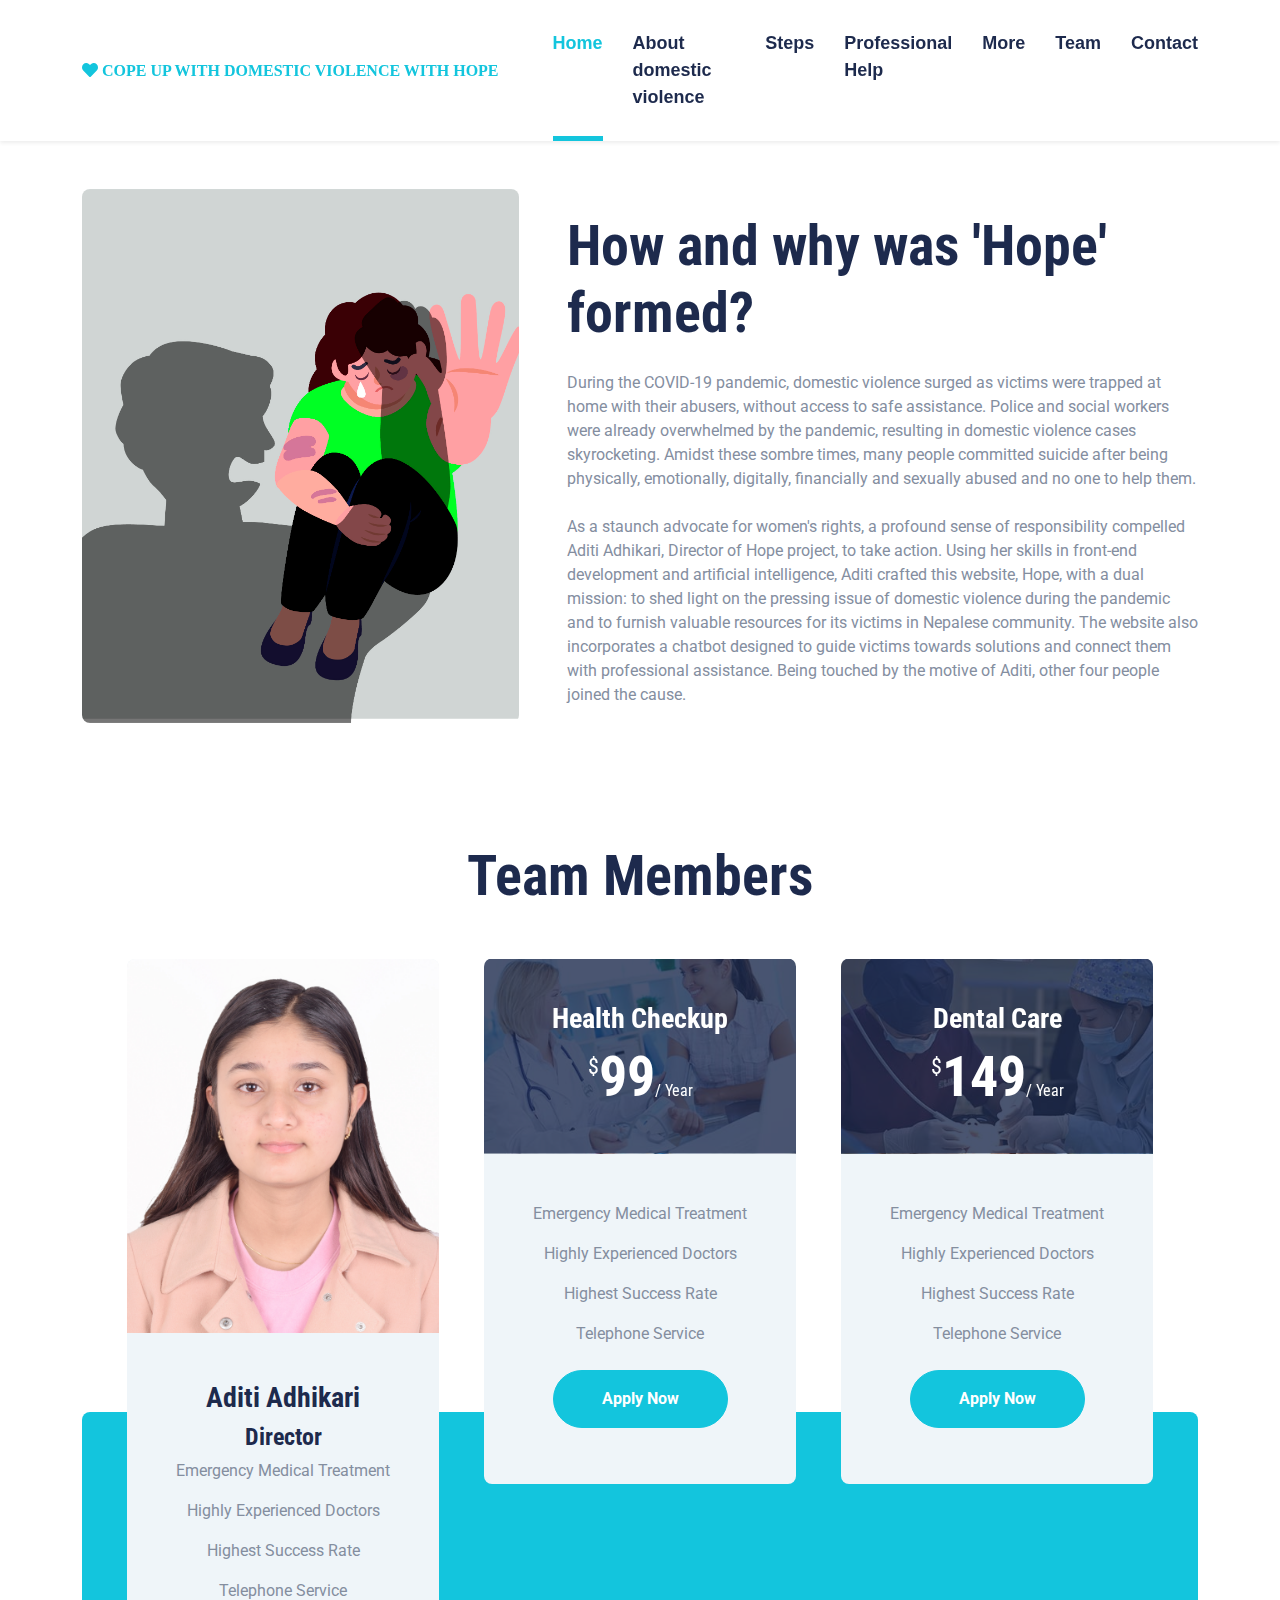
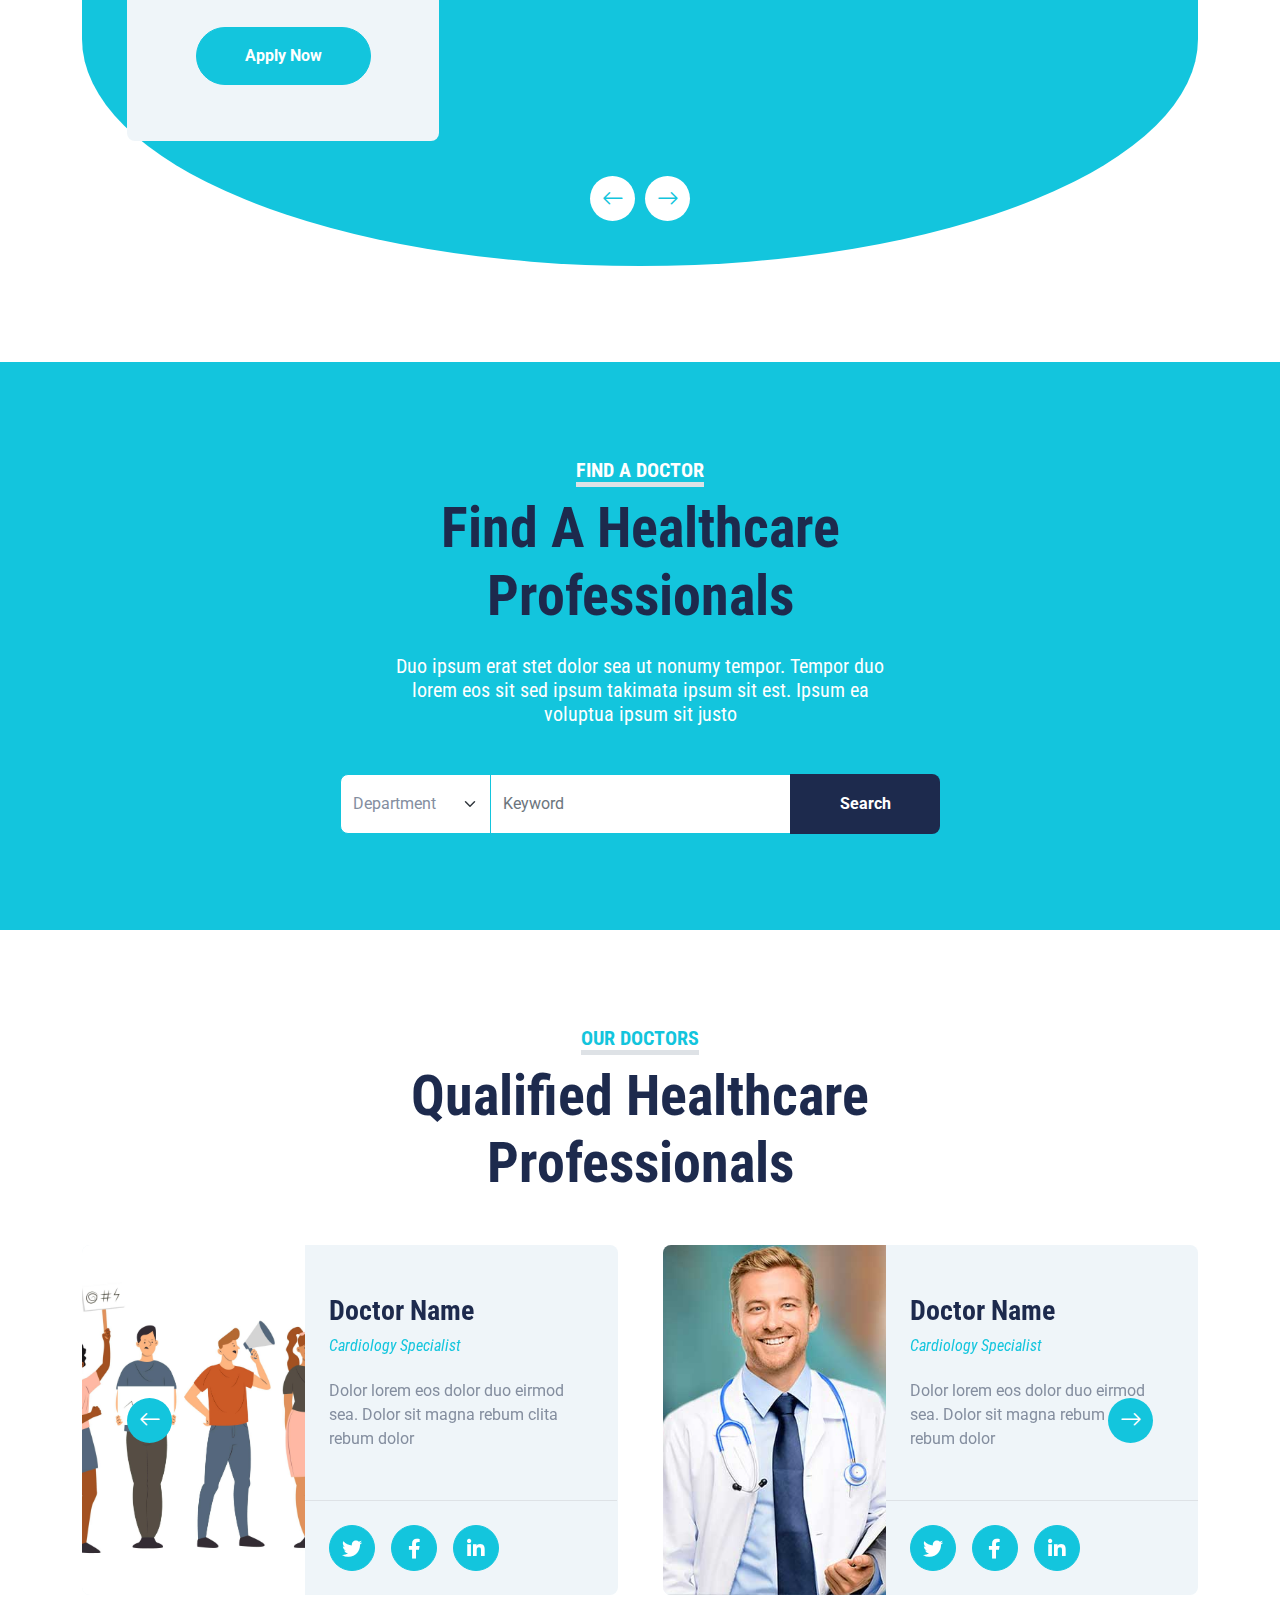
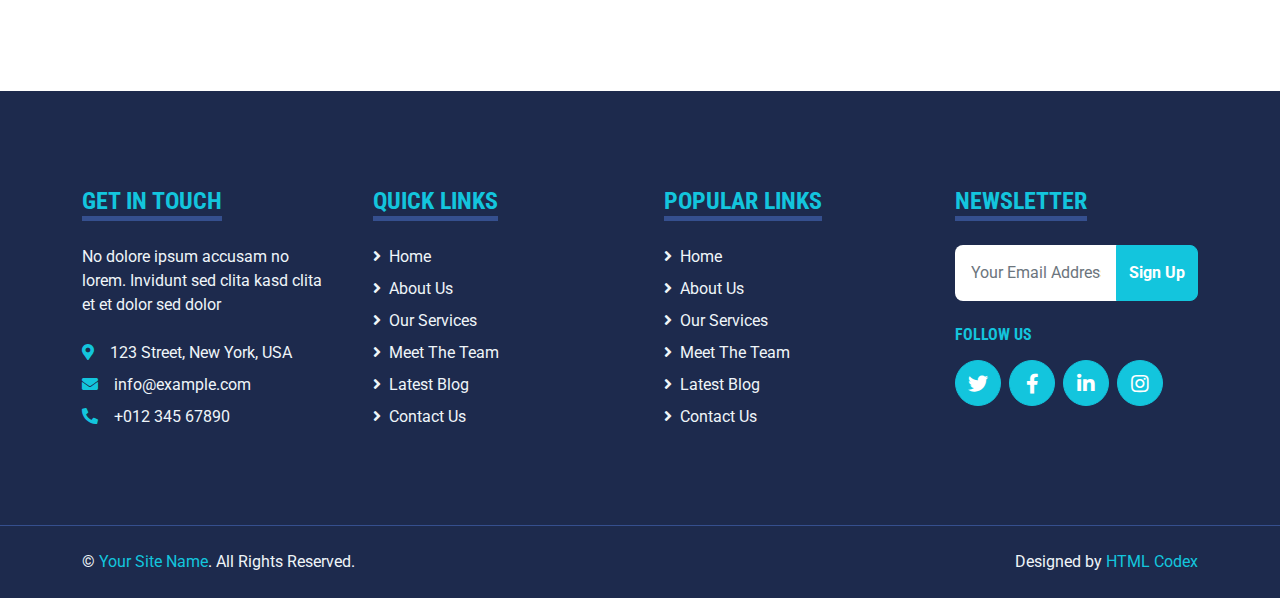
==== about.html @ 217cd5f8 "added" ====
<!DOCTYPE html>
<html lang="en">

<head>
    <meta charset="utf-8">
    <title>MEDINOVA - Hospital Website Template</title>
    <meta content="width=device-width, initial-scale=1.0" name="viewport">
    <meta content="Free HTML Templates" name="keywords">
    <meta content="Free HTML Templates" name="description">

    <!-- Favicon -->
    <link href="img/favicon.ico" rel="icon">

    <!-- Google Web Fonts -->
    <link rel="preconnect" href="https://fonts.gstatic.com">
    <link href="https://fonts.googleapis.com/css2?family=Roboto+Condensed:wght@400;700&family=Roboto:wght@400;700&display=swap" rel="stylesheet">  

    <!-- Icon Font Stylesheet -->
    <link href="https://cdnjs.cloudflare.com/ajax/libs/font-awesome/5.15.0/css/all.min.css" rel="stylesheet">
    <link href="https://cdn.jsdelivr.net/npm/bootstrap-icons@1.4.1/font/bootstrap-icons.css" rel="stylesheet">

    <!-- Libraries Stylesheet -->
    <link href="lib/owlcarousel/assets/owl.carousel.min.css" rel="stylesheet">
    <link href="lib/tempusdominus/css/tempusdominus-bootstrap-4.min.css" rel="stylesheet" />

    <!-- Customized Bootstrap Stylesheet -->
    <link href="css/bootstrap.min.css" rel="stylesheet">

    <!-- Template Stylesheet -->
    <link href="css/style.css" rel="stylesheet">
</head>

<body>
    


    <div class="container-fluid sticky-top bg-white shadow-sm">
        <div class="container">
            <nav class="navbar navbar-expand-lg bg-white navbar-light py-3 py-lg-0">
                <a href="index.html" class="navbar-brand">
                    <h6 class="m-0 text-uppercase text-primary"><i class="fa fa-heart me-2">  Cope up with Domestic Violence with Hope</i></h6>
                </a>
                <button class="navbar-toggler" type="button" data-bs-toggle="collapse" data-bs-target="#navbarCollapse">
                    <span class="navbar-toggler-icon"></span>
                </button>
                <div class="collapse navbar-collapse" id="navbarCollapse">
                    <div class="navbar-nav ms-auto py-0">
                        <a href="index.html" class="nav-item nav-link active">Home</a>
                        <a href="#aboutdomesticviolence" class="nav-item nav-link">About domestic violence</a>
                        <a href="#Steps" class="nav-item nav-link">Steps</a>
                        <a href="#professional" class="nav-item nav-link">Professional Help</a>
                        <a href="#more" class="nav-item nav-link">More</a>
                        <a href="about.html" class="nav-item nav-link">Team</a>
                        <div class="nav-item dropdown">
                            
                        </div>
                        <a href="contact.html" class="nav-item nav-link">Contact</a>
                    </div>
                </div>
            </nav>
        </div>
        
    </div>
    <!-- Navbar End -->


    <!-- About Start -->
    <div class="container-fluid py-5">
        <div class="container">
            <div class="row gx-5">
                <div class="col-lg-5 mb-5 mb-lg-0" style="min-height: 500px;">
                    <div class="position-relative h-100">
                        <img class="position-absolute w-100 h-100 rounded" src="img/Asset 2.jpg" style="object-fit: cover;">
                    </div>
                </div>
                <div class="col-lg-7">
                    <div class="mb-4">
                        <h5 class="d-inline-block text-primary text-uppercase border-bottom border-5"></h5>
                        <h1 class="display-4">How and why was 'Hope' formed?</h1>
                    </div>
                    <p>During the COVID-19 pandemic, domestic violence surged as victims were trapped at home with their abusers, without access to safe assistance. Police and social workers were already overwhelmed by the pandemic, resulting in domestic violence cases skyrocketing. Amidst these sombre times, many people committed suicide after being physically, emotionally, digitally, financially and sexually abused and no one to help them.
                       <br><br> As a staunch advocate for women's rights, a profound sense of responsibility compelled Aditi Adhikari, Director of Hope project, to take action. Using her skills in front-end development and artificial intelligence, Aditi crafted this website, Hope, with a dual mission: to shed light on the pressing issue of domestic violence during the pandemic and to furnish valuable resources for its victims in Nepalese community. The website also incorporates a chatbot designed to guide victims towards solutions and connect them with professional assistance.
                        Being touched by the motive of Aditi, other four people joined the cause.
                   
                        </div>
                    </div>
                </div>
            </div>
        </div>
    </div>
    <!-- About End -->

    <div class="container-fluid py-5">
        <div class="container">
            <div class="text-center mx-auto mb-5" style="max-width: 500px;">
                <h5 class="d-inline-block text-primary text-uppercase border-bottom border-5"></h5>
                <h1 class="display-4">Team Members</h1>
            </div>
            <div class="owl-carousel price-carousel position-relative" style="padding: 0 45px 45px 45px;">
                <div class="bg-light rounded text-center">
                    <div class="position-relative">
                        <img class="img-fluid rounded-top" src="img/price-1.jpg" alt="">
                        
                    </div>
                    <div class="text-center py-5">
                        <div class="position-absolute w-100 h-100 top-50 start-50 translate-middle rounded-top d-flex flex-column align-items-center justify-content-center" >
                            
                            
                        </div>
                        <h3 class="text-blue-50">Aditi Adhikari</h3>
                        <h4 class="text-blue-30">Director</h4>

                        <p>Emergency Medical Treatment</p>
                        <p>Highly Experienced Doctors</p>
                        <p>Highest Success Rate</p>
                        <p>Telephone Service</p>
                        <a href="" class="btn btn-primary rounded-pill py-3 px-5 my-2">Apply Now</a>
                    </div>
                </div>
                <div class="bg-light rounded text-center">
                    <div class="position-relative">
                        <img class="img-fluid rounded-top" src="img/price-2.jpg" alt="">
                        <div class="position-absolute w-100 h-100 top-50 start-50 translate-middle rounded-top d-flex flex-column align-items-center justify-content-center" style="background: rgba(29, 42, 77, .8);">
                            <h3 class="text-white">Health Checkup</h3>
                            <h1 class="display-4 text-white mb-0">
                                <small class="align-top fw-normal" style="font-size: 22px; line-height: 45px;">$</small>99<small class="align-bottom fw-normal" style="font-size: 16px; line-height: 40px;">/ Year</small>
                            </h1>
                        </div>
                    </div>
                    <div class="text-center py-5">
                        <p>Emergency Medical Treatment</p>
                        <p>Highly Experienced Doctors</p>
                        <p>Highest Success Rate</p>
                        <p>Telephone Service</p>
                        <a href="" class="btn btn-primary rounded-pill py-3 px-5 my-2">Apply Now</a>
                    </div>
                </div>
                <div class="bg-light rounded text-center">
                    <div class="position-relative">
                        <img class="img-fluid rounded-top" src="img/price-3.jpg" alt="">
                        <div class="position-absolute w-100 h-100 top-50 start-50 translate-middle rounded-top d-flex flex-column align-items-center justify-content-center" style="background: rgba(29, 42, 77, .8);">
                            <h3 class="text-white">Dental Care</h3>
                            <h1 class="display-4 text-white mb-0">
                                <small class="align-top fw-normal" style="font-size: 22px; line-height: 45px;">$</small>149<small class="align-bottom fw-normal" style="font-size: 16px; line-height: 40px;">/ Year</small>
                            </h1>
                        </div>
                    </div>
                    <div class="text-center py-5">
                        <p>Emergency Medical Treatment</p>
                        <p>Highly Experienced Doctors</p>
                        <p>Highest Success Rate</p>
                        <p>Telephone Service</p>
                        <a href="" class="btn btn-primary rounded-pill py-3 px-5 my-2">Apply Now</a>
                    </div>
                </div>
                <div class="bg-light rounded text-center">
                    <div class="position-relative">
                        <img class="img-fluid rounded-top" src="img/price-4.jpg" alt="">
                        <div class="position-absolute w-100 h-100 top-50 start-50 translate-middle rounded-top d-flex flex-column align-items-center justify-content-center" style="background: rgba(29, 42, 77, .8);">
                            <h3 class="text-white">Operation & Surgery</h3>
                            <h1 class="display-4 text-white mb-0">
                                <small class="align-top fw-normal" style="font-size: 22px; line-height: 45px;">$</small>199<small class="align-bottom fw-normal" style="font-size: 16px; line-height: 40px;">/ Year</small>
                            </h1>
                        </div>
                    </div>
                    <div class="text-center py-5">
                        <p>Emergency Medical Treatment</p>
                        <p>Highly Experienced Doctors</p>
                        <p>Highest Success Rate</p>
                        <p>Telephone Service</p>
                        <a href="" class="btn btn-primary rounded-pill py-3 px-5 my-2">Apply Now</a>
                    </div>
                </div>
            </div>
        </div>
    </div>
    <!-- Pricing Plan End -->
    <!-- Search Start -->
    <div class="container-fluid bg-primary my-5 py-5">
        <div class="container py-5">
            <div class="text-center mx-auto mb-5" style="max-width: 500px;">
                <h5 class="d-inline-block text-white text-uppercase border-bottom border-5">Find A Doctor</h5>
                <h1 class="display-4 mb-4">Find A Healthcare Professionals</h1>
                <h5 class="text-white fw-normal">Duo ipsum erat stet dolor sea ut nonumy tempor. Tempor duo lorem eos sit sed ipsum takimata ipsum sit est. Ipsum ea voluptua ipsum sit justo</h5>
            </div>
            <div class="mx-auto" style="width: 100%; max-width: 600px;">
                <div class="input-group">
                    <select class="form-select border-primary w-25" style="height: 60px;">
                        <option selected>Department</option>
                        <option value="1">Department 1</option>
                        <option value="2">Department 2</option>
                        <option value="3">Department 3</option>
                    </select>
                    <input type="text" class="form-control border-primary w-50" placeholder="Keyword">
                    <button class="btn btn-dark border-0 w-25">Search</button>
                </div>
            </div>
        </div>
    </div>
    <!-- Search End -->


    <!-- Team Start -->
    <div class="container-fluid py-5">
        <div class="container">
            <div class="text-center mx-auto mb-5" style="max-width: 500px;">
                <h5 class="d-inline-block text-primary text-uppercase border-bottom border-5">Our Doctors</h5>
                <h1 class="display-4">Qualified Healthcare Professionals</h1>
            </div>
            <div class="owl-carousel team-carousel position-relative">
                <div class="team-item">
                    <div class="row g-0 bg-light rounded overflow-hidden">
                        <div class="col-12 col-sm-5 h-100">
                            <img class="img-fluid h-100" src="img/team-1.jpg" style="object-fit: cover;">
                        </div>
                        <div class="col-12 col-sm-7 h-100 d-flex flex-column">
                            <div class="mt-auto p-4">
                                <h3>Doctor Name</h3>
                                <h6 class="fw-normal fst-italic text-primary mb-4">Cardiology Specialist</h6>
                                <p class="m-0">Dolor lorem eos dolor duo eirmod sea. Dolor sit magna rebum clita rebum dolor</p>
                            </div>
                            <div class="d-flex mt-auto border-top p-4">
                                <a class="btn btn-lg btn-primary btn-lg-square rounded-circle me-3" href="#"><i class="fab fa-twitter"></i></a>
                                <a class="btn btn-lg btn-primary btn-lg-square rounded-circle me-3" href="#"><i class="fab fa-facebook-f"></i></a>
                                <a class="btn btn-lg btn-primary btn-lg-square rounded-circle" href="#"><i class="fab fa-linkedin-in"></i></a>
                            </div>
                        </div>
                    </div>
                </div>
                <div class="team-item">
                    <div class="row g-0 bg-light rounded overflow-hidden">
                        <div class="col-12 col-sm-5 h-100">
                            <img class="img-fluid h-100" src="img/team-2.jpg" style="object-fit: cover;">
                        </div>
                        <div class="col-12 col-sm-7 h-100 d-flex flex-column">
                            <div class="mt-auto p-4">
                                <h3>Doctor Name</h3>
                                <h6 class="fw-normal fst-italic text-primary mb-4">Cardiology Specialist</h6>
                                <p class="m-0">Dolor lorem eos dolor duo eirmod sea. Dolor sit magna rebum clita rebum dolor</p>
                            </div>
                            <div class="d-flex mt-auto border-top p-4">
                                <a class="btn btn-lg btn-primary btn-lg-square rounded-circle me-3" href="#"><i class="fab fa-twitter"></i></a>
                                <a class="btn btn-lg btn-primary btn-lg-square rounded-circle me-3" href="#"><i class="fab fa-facebook-f"></i></a>
                                <a class="btn btn-lg btn-primary btn-lg-square rounded-circle" href="#"><i class="fab fa-linkedin-in"></i></a>
                            </div>
                        </div>
                    </div>
                </div>
                <div class="team-item">
                    <div class="row g-0 bg-light rounded overflow-hidden">
                        <div class="col-12 col-sm-5 h-100">
                            <img class="img-fluid h-100" src="img/team-3.jpg" style="object-fit: cover;">
                        </div>
                        <div class="col-12 col-sm-7 h-100 d-flex flex-column">
                            <div class="mt-auto p-4">
                                <h3>Doctor Name</h3>
                                <h6 class="fw-normal fst-italic text-primary mb-4">Cardiology Specialist</h6>
                                <p class="m-0">Dolor lorem eos dolor duo eirmod sea. Dolor sit magna rebum clita rebum dolor</p>
                            </div>
                            <div class="d-flex mt-auto border-top p-4">
                                <a class="btn btn-lg btn-primary btn-lg-square rounded-circle me-3" href="#"><i class="fab fa-twitter"></i></a>
                                <a class="btn btn-lg btn-primary btn-lg-square rounded-circle me-3" href="#"><i class="fab fa-facebook-f"></i></a>
                                <a class="btn btn-lg btn-primary btn-lg-square rounded-circle" href="#"><i class="fab fa-linkedin-in"></i></a>
                            </div>
                        </div>
                    </div>
                </div>
            </div>
        </div>
    </div>
    <!-- Team End -->


    <!-- Footer Start -->
    <div class="container-fluid bg-dark text-light mt-5 py-5">
        <div class="container py-5">
            <div class="row g-5">
                <div class="col-lg-3 col-md-6">
                    <h4 class="d-inline-block text-primary text-uppercase border-bottom border-5 border-secondary mb-4">Get In Touch</h4>
                    <p class="mb-4">No dolore ipsum accusam no lorem. Invidunt sed clita kasd clita et et dolor sed dolor</p>
                    <p class="mb-2"><i class="fa fa-map-marker-alt text-primary me-3"></i>123 Street, New York, USA</p>
                    <p class="mb-2"><i class="fa fa-envelope text-primary me-3"></i>info@example.com</p>
                    <p class="mb-0"><i class="fa fa-phone-alt text-primary me-3"></i>+012 345 67890</p>
                </div>
                <div class="col-lg-3 col-md-6">
                    <h4 class="d-inline-block text-primary text-uppercase border-bottom border-5 border-secondary mb-4">Quick Links</h4>
                    <div class="d-flex flex-column justify-content-start">
                        <a class="text-light mb-2" href="#"><i class="fa fa-angle-right me-2"></i>Home</a>
                        <a class="text-light mb-2" href="#"><i class="fa fa-angle-right me-2"></i>About Us</a>
                        <a class="text-light mb-2" href="#"><i class="fa fa-angle-right me-2"></i>Our Services</a>
                        <a class="text-light mb-2" href="#"><i class="fa fa-angle-right me-2"></i>Meet The Team</a>
                        <a class="text-light mb-2" href="#"><i class="fa fa-angle-right me-2"></i>Latest Blog</a>
                        <a class="text-light" href="#"><i class="fa fa-angle-right me-2"></i>Contact Us</a>
                    </div>
                </div>
                <div class="col-lg-3 col-md-6">
                    <h4 class="d-inline-block text-primary text-uppercase border-bottom border-5 border-secondary mb-4">Popular Links</h4>
                    <div class="d-flex flex-column justify-content-start">
                        <a class="text-light mb-2" href="#"><i class="fa fa-angle-right me-2"></i>Home</a>
                        <a class="text-light mb-2" href="#"><i class="fa fa-angle-right me-2"></i>About Us</a>
                        <a class="text-light mb-2" href="#"><i class="fa fa-angle-right me-2"></i>Our Services</a>
                        <a class="text-light mb-2" href="#"><i class="fa fa-angle-right me-2"></i>Meet The Team</a>
                        <a class="text-light mb-2" href="#"><i class="fa fa-angle-right me-2"></i>Latest Blog</a>
                        <a class="text-light" href="#"><i class="fa fa-angle-right me-2"></i>Contact Us</a>
                    </div>
                </div>
                <div class="col-lg-3 col-md-6">
                    <h4 class="d-inline-block text-primary text-uppercase border-bottom border-5 border-secondary mb-4">Newsletter</h4>
                    <form action="">
                        <div class="input-group">
                            <input type="text" class="form-control p-3 border-0" placeholder="Your Email Address">
                            <button class="btn btn-primary">Sign Up</button>
                        </div>
                    </form>
                    <h6 class="text-primary text-uppercase mt-4 mb-3">Follow Us</h6>
                    <div class="d-flex">
                        <a class="btn btn-lg btn-primary btn-lg-square rounded-circle me-2" href="#"><i class="fab fa-twitter"></i></a>
                        <a class="btn btn-lg btn-primary btn-lg-square rounded-circle me-2" href="#"><i class="fab fa-facebook-f"></i></a>
                        <a class="btn btn-lg btn-primary btn-lg-square rounded-circle me-2" href="#"><i class="fab fa-linkedin-in"></i></a>
                        <a class="btn btn-lg btn-primary btn-lg-square rounded-circle" href="#"><i class="fab fa-instagram"></i></a>
                    </div>
                </div>
            </div>
        </div>
    </div>
    <div class="container-fluid bg-dark text-light border-top border-secondary py-4">
        <div class="container">
            <div class="row g-5">
                <div class="col-md-6 text-center text-md-start">
                    <p class="mb-md-0">&copy; <a class="text-primary" href="#">Your Site Name</a>. All Rights Reserved.</p>
                </div>
                <div class="col-md-6 text-center text-md-end">
                    <p class="mb-0">Designed by <a class="text-primary" href="https://htmlcodex.com">HTML Codex</a></p>
                </div>
            </div>
        </div>
    </div>
    <!-- Footer End -->


    <!-- Back to Top -->
    <a href="#" class="btn btn-lg btn-primary btn-lg-square back-to-top"><i class="bi bi-arrow-up"></i></a>


    <!-- JavaScript Libraries -->
    <script src="https://code.jquery.com/jquery-3.4.1.min.js"></script>
    <script src="https://cdn.jsdelivr.net/npm/bootstrap@5.0.0/dist/js/bootstrap.bundle.min.js"></script>
    <script src="lib/easing/easing.min.js"></script>
    <script src="lib/waypoints/waypoints.min.js"></script>
    <script src="lib/owlcarousel/owl.carousel.min.js"></script>
    <script src="lib/tempusdominus/js/moment.min.js"></script>
    <script src="lib/tempusdominus/js/moment-timezone.min.js"></script>
    <script src="lib/tempusdominus/js/tempusdominus-bootstrap-4.min.js"></script>

    <!-- Template Javascript -->
    <script src="js/main.js"></script>
</body>

</html>
---- css/style.css ----
/********** Template CSS **********/
:root {
    --primary: #13C5DD;
    --secondary: #354F8E;
    --light: #EFF5F9;
    --dark: #1D2A4D;
}

.btn {
    font-weight: 700;
    transition: .5s;
}

.btn:hover {
    -webkit-box-shadow: 0 8px 6px -6px #555555;
    -moz-box-shadow: 0 8px 6px -6px #555555;
    box-shadow: 0 8px 6px -6px #555555;
}

.btn-primary {
    color: #FFFFFF;
}

.btn-square {
    width: 36px;
    height: 36px;
}


.btn-sm-square {
    width: 28px;
    height: 28px;
}

.btn-lg-square {
    width: 46px;
    height: 46px;
}

.btn-square,
.btn-sm-square,
.btn-lg-square {
    padding-left: 0;
    padding-right: 0;
    text-align: center;
}


.back-to-top {
    position: fixed;
    display: none;
    right: 30px;
    bottom: 0;
    border-radius: 50% 50% 0 0;
    z-index: 99;
}

.navbar-light .navbar-nav .nav-link {
    font-family: 'Jost', sans-serif;
    position: relative;
    margin-left: 30px;
    padding: 30px 0;
    font-size: 18px;
    font-weight: 700;
    color: var(--dark);
    outline: none;
    transition: .5s;
}

.navbar-light .navbar-nav .nav-link:hover,
.navbar-light .navbar-nav .nav-link.active {
    color: var(--primary);
}

@media (min-width: 992px) {
    .navbar-light .navbar-nav .nav-link::before {
        position: absolute;
        content: "";
        width: 0;
        height: 5px;
        bottom: 0;
        left: 50%;
        background: var(--primary);
        transition: .5s;
    }

    .navbar-light .navbar-nav .nav-link:hover::before,
    .navbar-light .navbar-nav .nav-link.active::before {
        width: 100%;
        left: 0;
    }
}

@media (max-width: 991.98px) {
    .navbar-light .navbar-nav .nav-link  {
        margin-left: 0;
        padding: 10px 0;
    }
}

.hero-header {
    background: url(../img/hero.jpg) top right no-repeat;
    background-size: cover;
}

.service-item {
    position: relative;
    height: 350px;
    padding: 0 30px;
    transition: .5s;
}
.service-item1{
    position:center;
    height: 350px;
    padding: 0 30px;
    transition: .5s;
}


.service-item .service-icon {
    width: 150px;
    height: 100px;
    display: flex;
    align-items: center;
    justify-content: center;
    background: var(--primary);
    border-radius: 50%;
    transform: rotate(-14deg);
}

.service-item .service-icon i {
    transform: rotate(15deg);
}

.service-item a.btn {
    position: absolute;
    width: 60px;
    bottom: -48px;
    left: 50%;
    margin-left: -30px;
    opacity: 0;
}

.service-item:hover a.btn {
    bottom: -24px;
    opacity: 1;
}

.price-carousel::after {
    position: absolute;
    content: "";
    width: 100%;
    height: 50%;
    bottom: 0;
    left: 0;
    background: var(--primary);
    border-radius: 8px 8px 50% 50%;
    z-index: -1;
}

.price-carousel .owl-nav {
    margin-top: 35px;
    width: 100%;
    text-align: center;
    display: flex;
    justify-content: center;
}

.price-carousel .owl-nav .owl-prev,
.price-carousel .owl-nav .owl-next{
    position: relative;
    margin: 0 5px;
    width: 45px;
    height: 45px;
    display: flex;
    align-items: center;
    justify-content: center;
    color: var(--primary);
    background: #FFFFFF;
    font-size: 22px;
    border-radius: 45px;
    transition: .5s;
}

.price-carousel .owl-nav .owl-prev:hover,
.price-carousel .owl-nav .owl-next:hover {
    color: var(--dark);
}

@media (min-width: 576px) {
    .team-item .row {
        height: 350px;
    }
}

.team-carousel .owl-nav {
    position: absolute;
    padding: 0 45px;
    width: 100%;
    height: 45px;
    top: calc(50% - 22.5px);
    left: 0;
    display: flex;
    justify-content: space-between;
}

.team-carousel .owl-nav .owl-prev,
.team-carousel .owl-nav .owl-next {
    position: relative;
    width: 45px;
    height: 45px;
    display: flex;
    align-items: center;
    justify-content: center;
    color: #FFFFFF;
    background: var(--primary);
    border-radius: 45px;
    font-size: 22px;
    transition: .5s;
}

.team-carousel .owl-nav .owl-prev:hover,
.team-carousel .owl-nav .owl-next:hover {
    background: var(--dark);
}

.testimonial-carousel .owl-dots {
    margin-top: 15px;
    display: flex;
    align-items: center;
    justify-content: center;
}

.testimonial-carousel .owl-dot {
    position: relative;
    display: inline-block;
    margin: 0 5px;
    width: 20px;
    height: 20px;
    background: var(--light);
    border: 2px solid var(--primary);
    border-radius: 20px;
    transition: .5s;
}

.testimonial-carousel .owl-dot.active {
    width: 40px;
    height: 40px;
    background: var(--primary);
}

.testimonial-carousel .owl-item img {
    width: 150px;
    height: 150px;
}
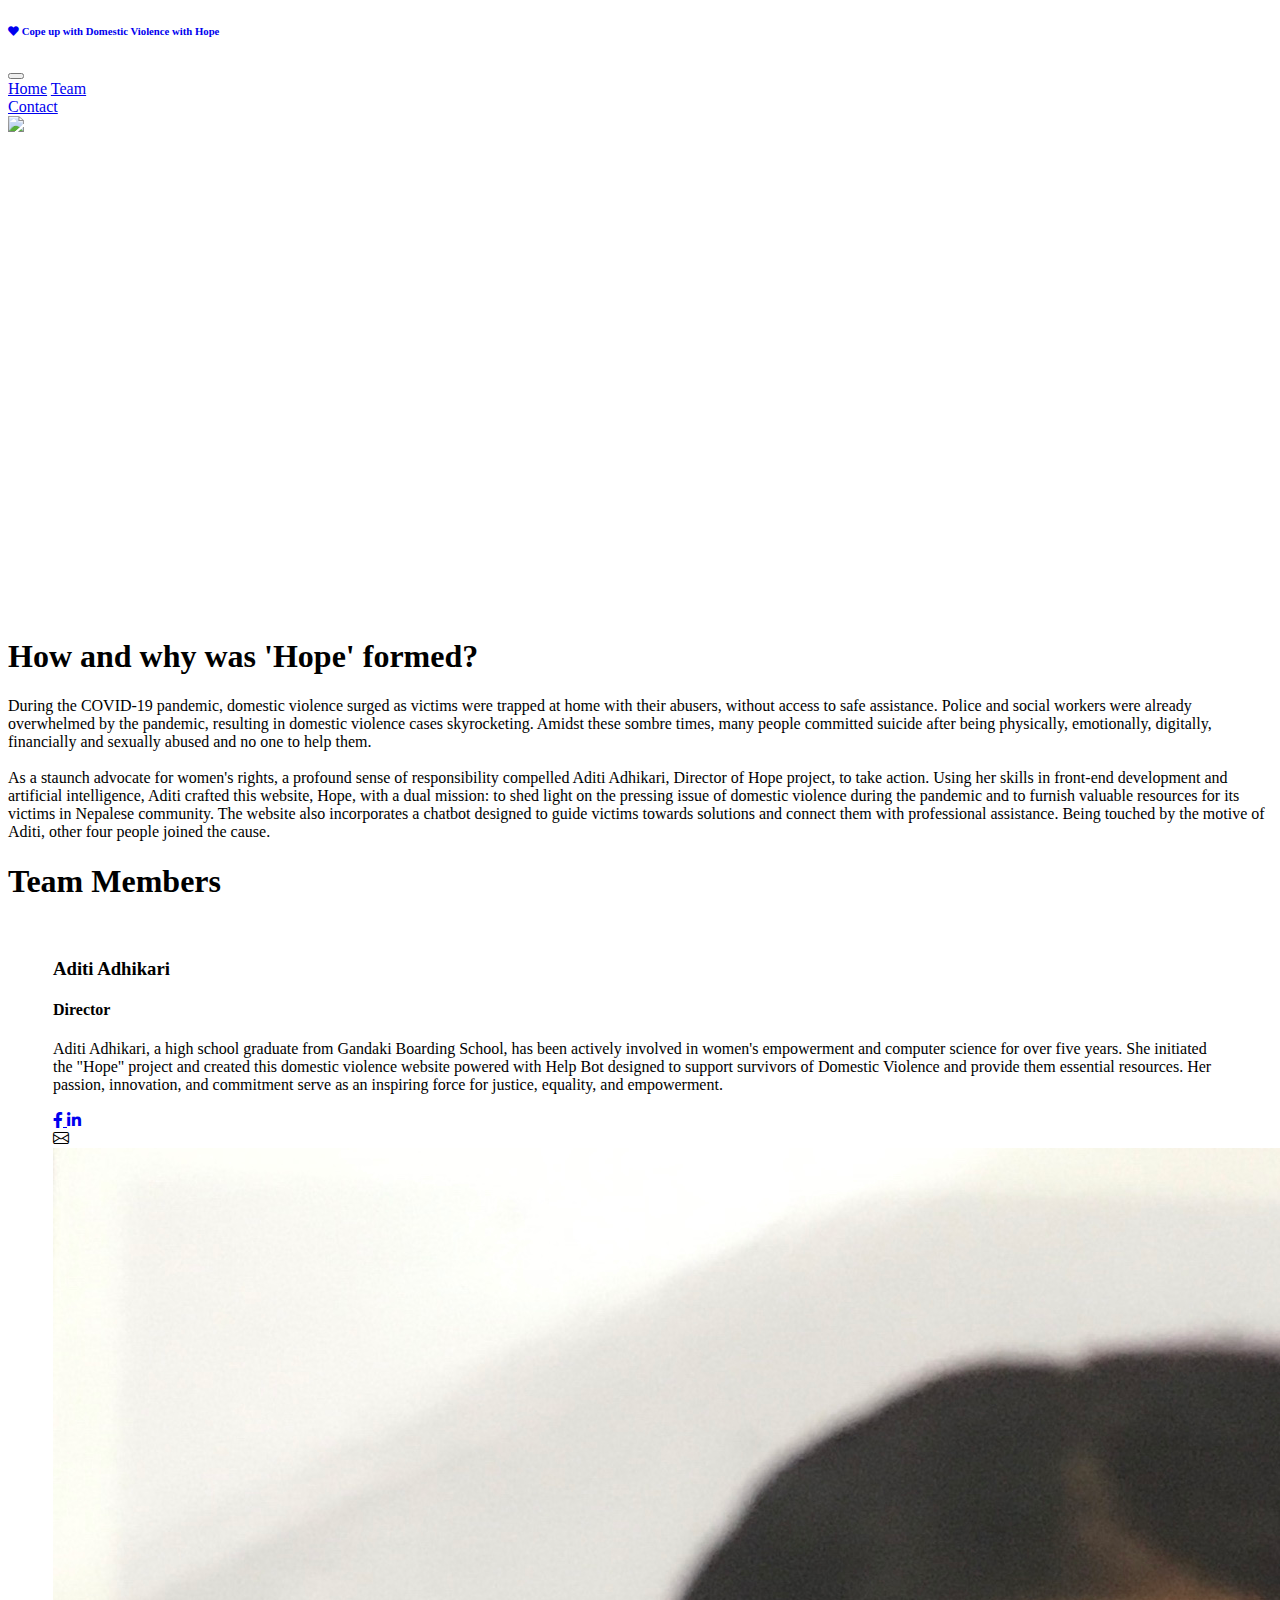
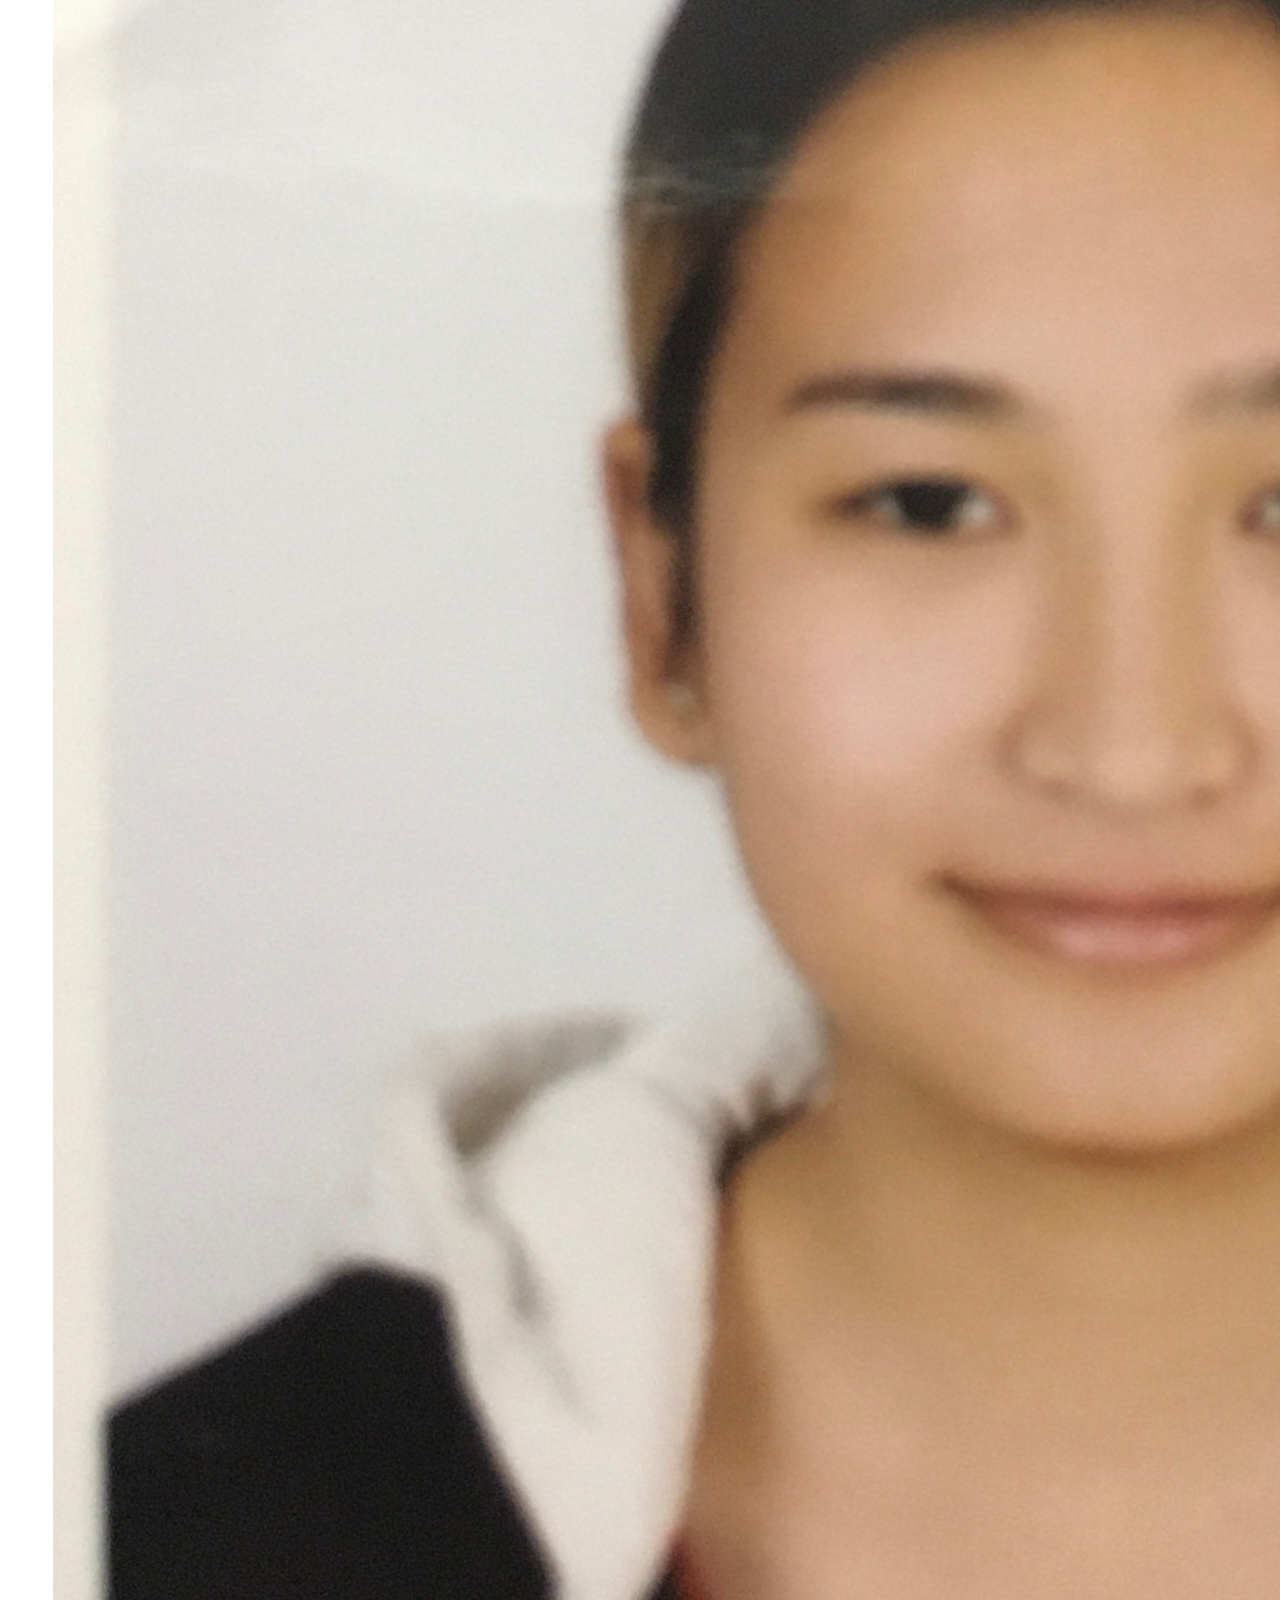
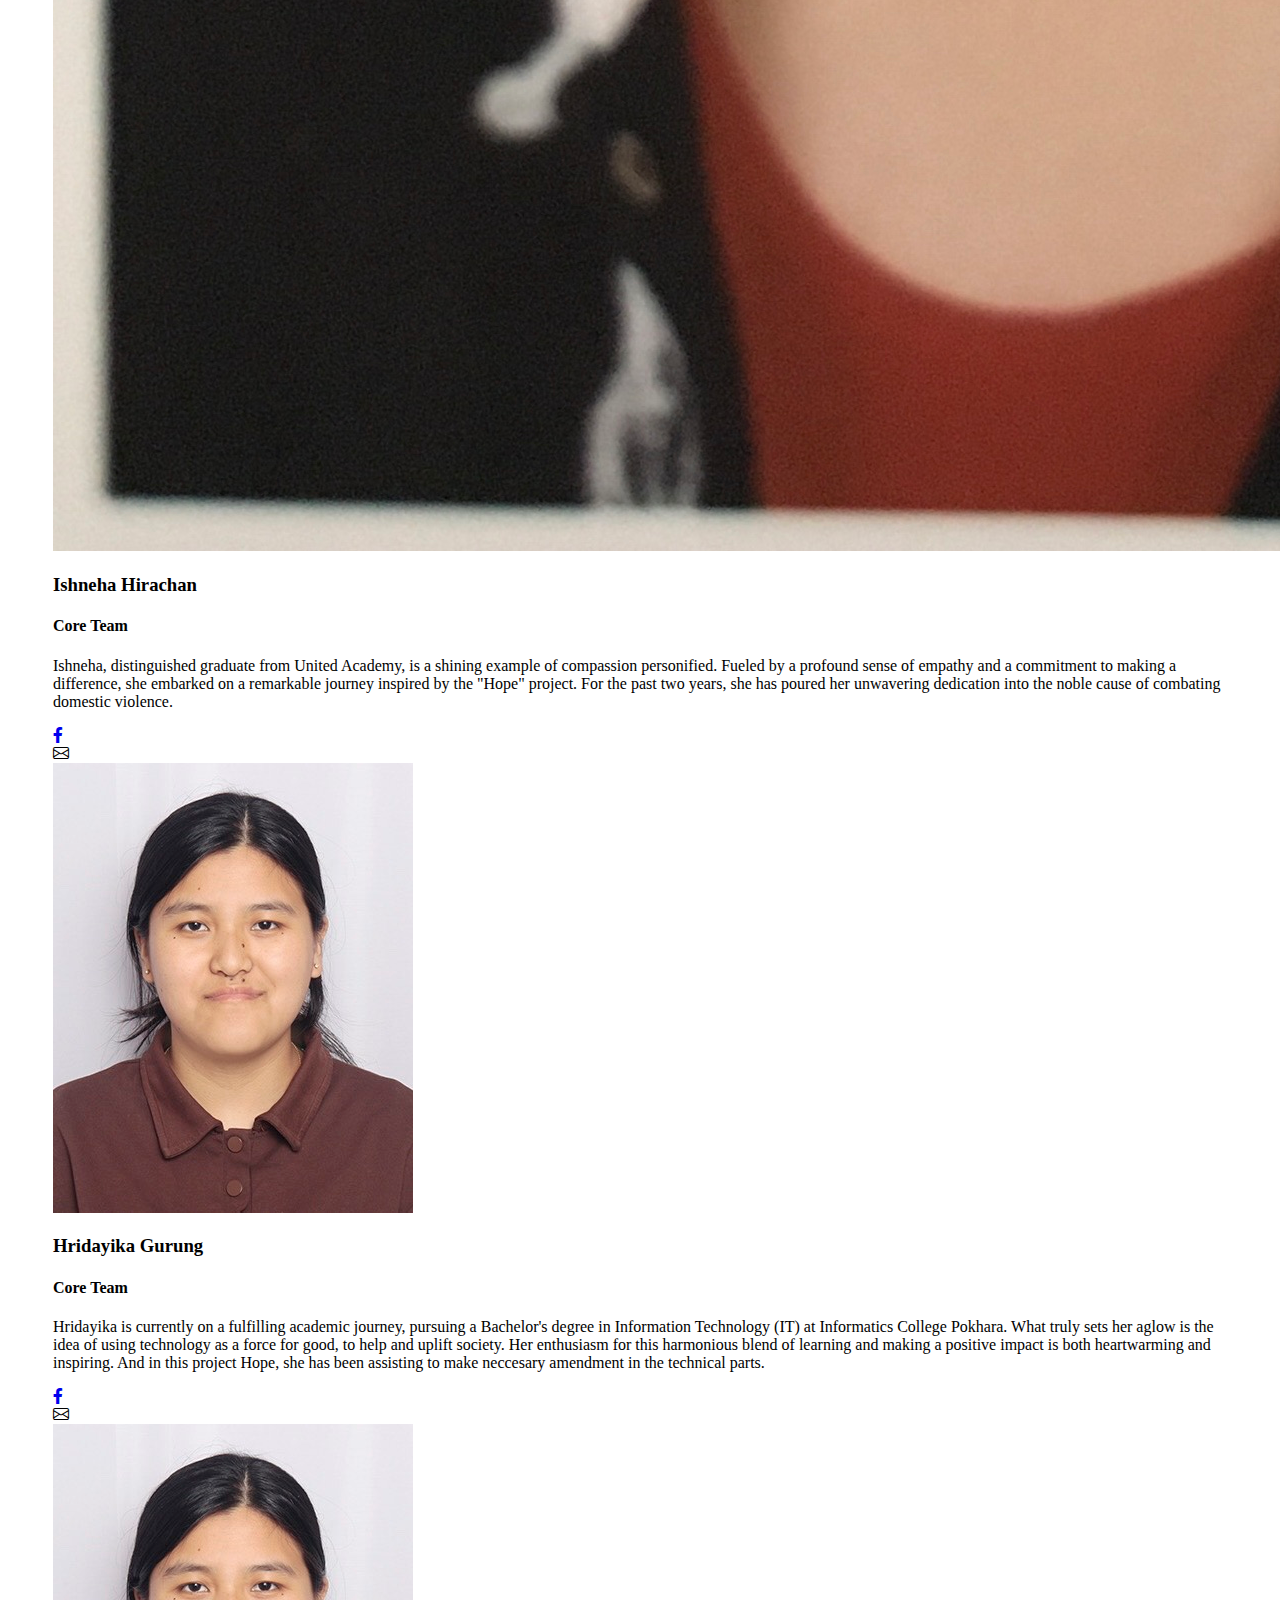
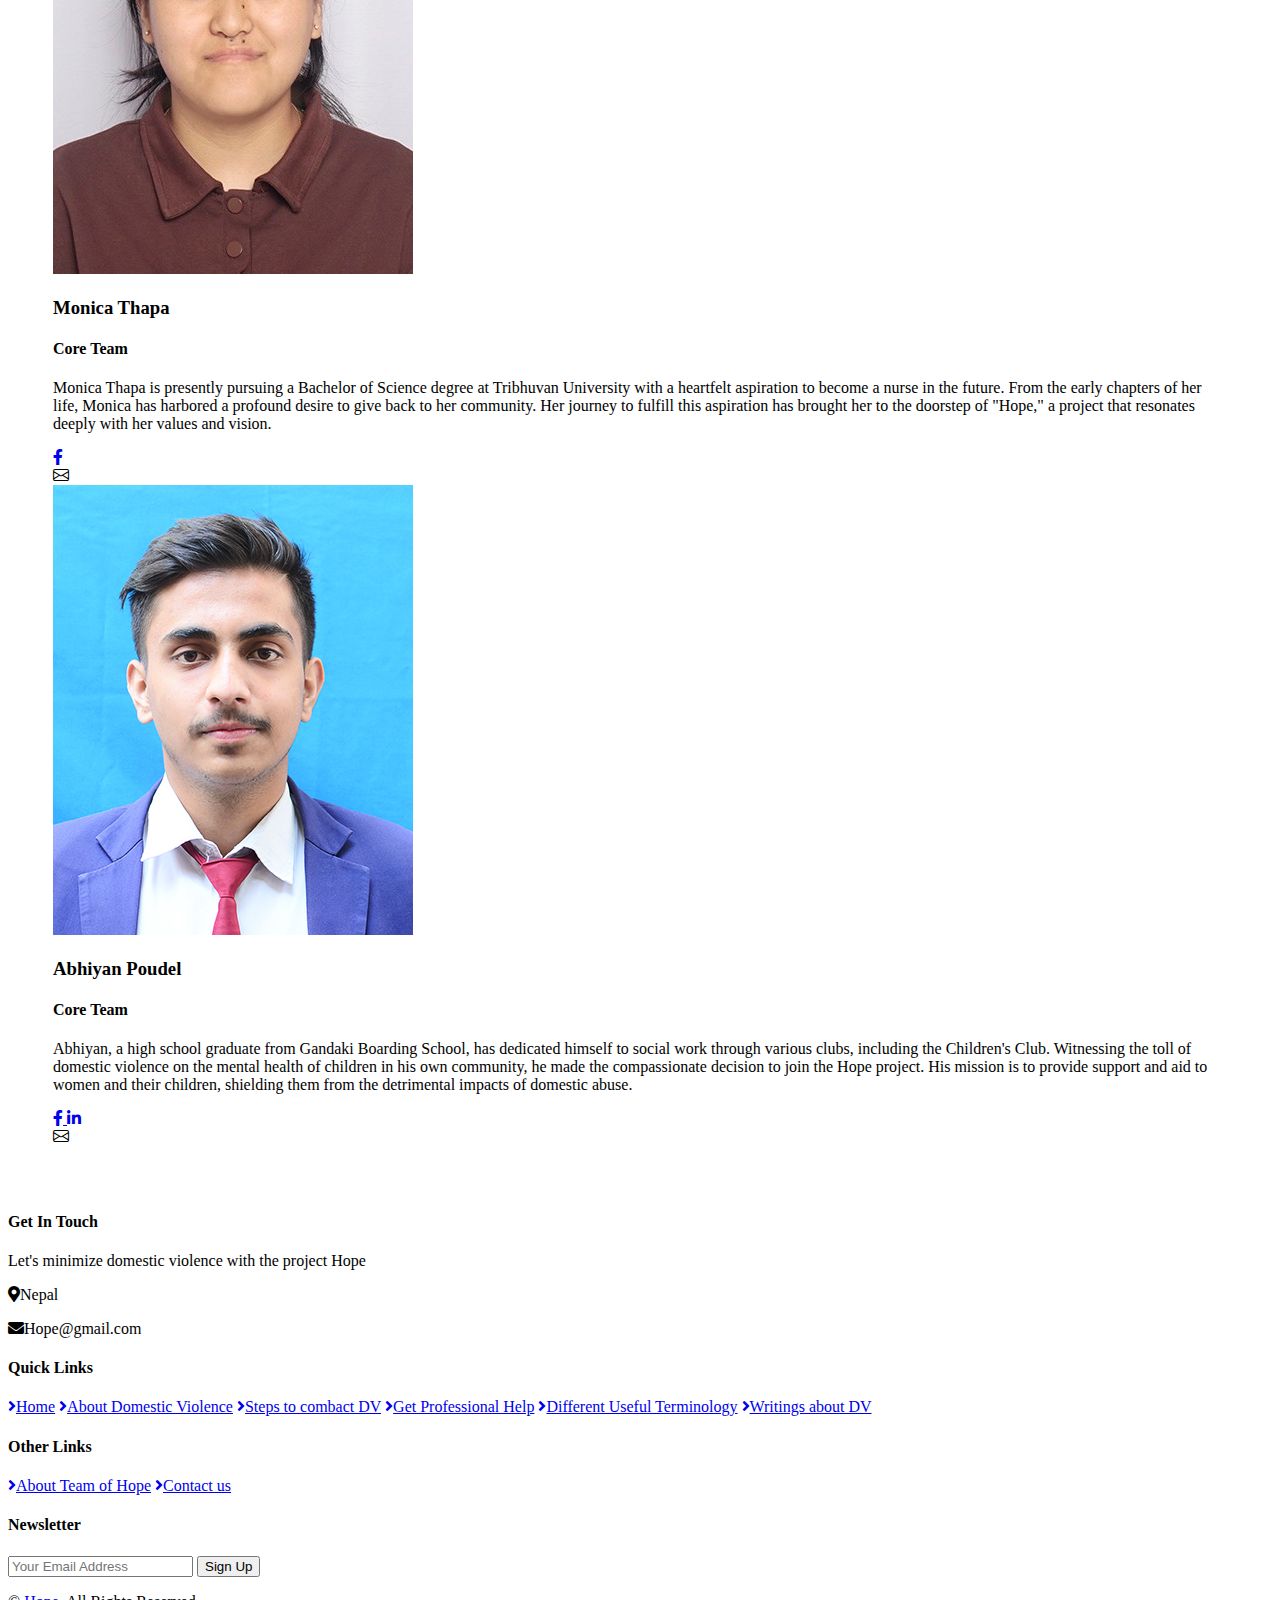
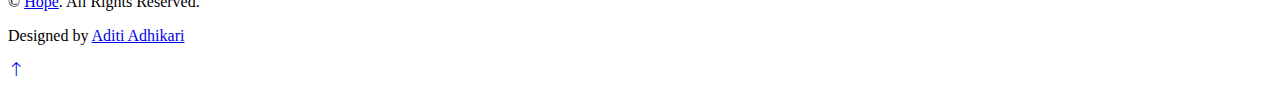
==== commit 39ed0fa5: "changed" ====
--- a/about.html
+++ b/about.html
@@ -3,7 +3,7 @@
 
 <head>
     <meta charset="utf-8">
-    <title>MEDINOVA - Hospital Website Template</title>
+    <title>Team</title>
     <meta content="width=device-width, initial-scale=1.0" name="viewport">
     <meta content="Free HTML Templates" name="keywords">
     <meta content="Free HTML Templates" name="description">
@@ -28,6 +28,36 @@
 
     <!-- Template Stylesheet -->
     <link href="css/style.css" rel="stylesheet">
+    <meta charset="UTF-8">
+    <meta name="viewport" content="width=device-width, initial-scale=1.0">
+   
+    <style>
+        /* Style for the pop-up message */
+        .popup {
+            display: none;
+            position: fixed;
+            top: 50%;
+            left: 50%;
+            transform: translate(-50%, -50%);
+            background-color: #13C5DD;
+            padding: 20px;
+            box-shadow: 0 2px 5px rgba(0, 0, 0, 0.3);
+            z-index: 1000;
+        }
+
+        /* Style for the overlay background */
+        .overlay {
+            display: none;
+            position: fixed;
+            top: 0;
+            left: 0;
+            width: 100%;
+            height: 100%;
+            background-color:rgba(244, 242, 242, 0.5);
+            z-index: 999;
+        }
+    </style>
+    
 </head>
 
 <body>
@@ -46,10 +76,7 @@
                 <div class="collapse navbar-collapse" id="navbarCollapse">
                     <div class="navbar-nav ms-auto py-0">
                         <a href="index.html" class="nav-item nav-link active">Home</a>
-                        <a href="#aboutdomesticviolence" class="nav-item nav-link">About domestic violence</a>
-                        <a href="#Steps" class="nav-item nav-link">Steps</a>
-                        <a href="#professional" class="nav-item nav-link">Professional Help</a>
-                        <a href="#more" class="nav-item nav-link">More</a>
+                        
                         <a href="about.html" class="nav-item nav-link">Team</a>
                         <div class="nav-item dropdown">
                             
@@ -62,6 +89,18 @@
         
     </div>
     <!-- Navbar End -->
+    <!--pop up-->
+    <!DOCTYPE html>
+<html lang="en">
+<head>
+   
+</head>
+<body>
+    <!-- Icon that triggers the pop-up -->
+   
+
+  
+
 
 
     <!-- About Start -->
@@ -102,241 +141,232 @@
                         <img class="img-fluid rounded-top" src="img/price-1.jpg" alt="">
                         
                     </div>
-                    <div class="text-center py-5">
-                        <div class="position-absolute w-100 h-100 top-50 start-50 translate-middle rounded-top d-flex flex-column align-items-center justify-content-center" >
+                    <div class="text-center bg-light rounded ">
+                        <div class="position-absolute w-1000 h-1000 top-50 start-50 translate-middle rounded-top d-flex flex-column align-items-center justify-content-evenly" >
                             
                             
                         </div>
                         <h3 class="text-blue-50">Aditi Adhikari</h3>
                         <h4 class="text-blue-30">Director</h4>
-
-                        <p>Emergency Medical Treatment</p>
-                        <p>Highly Experienced Doctors</p>
-                        <p>Highest Success Rate</p>
-                        <p>Telephone Service</p>
-                        <a href="" class="btn btn-primary rounded-pill py-3 px-5 my-2">Apply Now</a>
-                    </div>
-                </div>
+                        Aditi Adhikari, a high school graduate from Gandaki Boarding School, has been actively involved in women's empowerment and computer science for over five years. She initiated the "Hope" project and created this domestic violence website powered with Help Bot designed to support survivors of Domestic Violence and provide them essential resources. Her passion, innovation, and commitment serve as an inspiring force for justice, equality, and empowerment. 
+                        <br><br>
+                        <div class="d-inline-flex align-items-center">
+                            <a class="text-body px-2" href="https://www.facebook.com/aditi.05.a/">
+                                <i class="fab fa-facebook-f"></i>
+                            </a>
+                           
+                            <a class="text-body px-2" href="https://www.linkedin.com/in/aditi-adhikari-0212711b2/">
+                                <i class="fab fa-linkedin-in"></i>
+                            </a>
+                            <!--for email address-->
+                            <div class="icon" style="cursor: pointer;" onclick="showPopup(1)"><i class="fab bi bi-envelope me-2"></i></div>
+                               
+                                
+                                <!--end email adress-->
+                                                        
+                            
+                        </div>
+                        
+                    </div>
+                </div>
+                <!--2nd team member-->
                 <div class="bg-light rounded text-center">
                     <div class="position-relative">
                         <img class="img-fluid rounded-top" src="img/price-2.jpg" alt="">
-                        <div class="position-absolute w-100 h-100 top-50 start-50 translate-middle rounded-top d-flex flex-column align-items-center justify-content-center" style="background: rgba(29, 42, 77, .8);">
-                            <h3 class="text-white">Health Checkup</h3>
-                            <h1 class="display-4 text-white mb-0">
-                                <small class="align-top fw-normal" style="font-size: 22px; line-height: 45px;">$</small>99<small class="align-bottom fw-normal" style="font-size: 16px; line-height: 40px;">/ Year</small>
-                            </h1>
-                        </div>
-                    </div>
-                    <div class="text-center py-5">
-                        <p>Emergency Medical Treatment</p>
-                        <p>Highly Experienced Doctors</p>
-                        <p>Highest Success Rate</p>
-                        <p>Telephone Service</p>
-                        <a href="" class="btn btn-primary rounded-pill py-3 px-5 my-2">Apply Now</a>
-                    </div>
-                </div>
+                        
+                    </div>
+                    <div class="text-center bg-light rounded ">
+                        <div class="position-absolute w-1000 h-1000 top-50 start-50 translate-middle rounded-top d-flex flex-column align-items-center justify-content-evenly" >
+                            
+                            
+                        </div>
+                        <h3 class="text-blue-50">Ishneha Hirachan</h3>
+                        <h4 class="text-blue-30">Core Team</h4>
+<p>Ishneha, distinguished graduate from United Academy, is a shining example of compassion personified. Fueled by a profound sense of empathy and a commitment to making a difference, she embarked on a remarkable journey inspired by the "Hope" project.
+
+    For the past two years, she has poured her unwavering dedication into the noble cause of combating domestic violence. </p>
+                        <div class="d-inline-flex align-items-center">
+                            <a href="https://www.facebook.com/profile.php?id=100019312298765">
+                                <i class="fab fa-facebook-f"></i>
+                            </a>
+                            <a class="text-body px-2">
+                            <div class="icon" style="cursor: pointer;" onclick="showPopup()"><i class="fab bi bi-envelope me-2"></i></div>
+                        </a>
+                            
+                           
+                           
+                            <!--end email adress-->
+                                                    
+                            
+                           
+
+                            
+                        </div>
+                        
+                    </div>
+                </div>
+                <!--end 2nd-->
+                <!--3rd team member-->
                 <div class="bg-light rounded text-center">
                     <div class="position-relative">
                         <img class="img-fluid rounded-top" src="img/price-3.jpg" alt="">
-                        <div class="position-absolute w-100 h-100 top-50 start-50 translate-middle rounded-top d-flex flex-column align-items-center justify-content-center" style="background: rgba(29, 42, 77, .8);">
-                            <h3 class="text-white">Dental Care</h3>
-                            <h1 class="display-4 text-white mb-0">
-                                <small class="align-top fw-normal" style="font-size: 22px; line-height: 45px;">$</small>149<small class="align-bottom fw-normal" style="font-size: 16px; line-height: 40px;">/ Year</small>
-                            </h1>
-                        </div>
-                    </div>
-                    <div class="text-center py-5">
-                        <p>Emergency Medical Treatment</p>
-                        <p>Highly Experienced Doctors</p>
-                        <p>Highest Success Rate</p>
-                        <p>Telephone Service</p>
-                        <a href="" class="btn btn-primary rounded-pill py-3 px-5 my-2">Apply Now</a>
-                    </div>
-                </div>
+                        
+                    </div>
+                    <div class="text-center bg-light rounded ">
+                        <div class="position-absolute w-1000 h-1000 top-50 start-50 translate-middle rounded-top d-flex flex-column align-items-center justify-content-evenly" >
+                            
+                            
+                        </div>
+                        <h3 class="text-blue-50">Hridayika Gurung</h3>
+                        <h4 class="text-blue-30">Core Team</h4>
+                        <p>Hridayika is currently on a fulfilling academic journey, pursuing a Bachelor's degree in Information Technology (IT) at Informatics College Pokhara. What truly sets her aglow is the idea of using technology as a force for good, to help and uplift society. Her enthusiasm for this harmonious blend of learning and making a positive impact is both heartwarming and inspiring. And in this project Hope, she has been assisting to make neccesary amendment in the technical parts.</p>                       </p>
+                        <div class="d-inline-flex align-items-center">
+                            <a href="https://www.facebook.com/profile.php?id=100009872775285">
+                                <i class="fab fa-facebook-f"></i>
+                            </a>
+                           
+                            
+                            <a class="text-body px-2" >
+                                <div class="icon" style="cursor: pointer;" onclick="showPopup(3)"><i class="fab bi bi-envelope me-2"></i></div>
+                                
+                            </a>
+                            
+                        </div>
+                        
+                    </div>
+                </div>
+                <!--end 3rd-->
+                <!--4th team member-->
                 <div class="bg-light rounded text-center">
                     <div class="position-relative">
-                        <img class="img-fluid rounded-top" src="img/price-4.jpg" alt="">
-                        <div class="position-absolute w-100 h-100 top-50 start-50 translate-middle rounded-top d-flex flex-column align-items-center justify-content-center" style="background: rgba(29, 42, 77, .8);">
-                            <h3 class="text-white">Operation & Surgery</h3>
-                            <h1 class="display-4 text-white mb-0">
-                                <small class="align-top fw-normal" style="font-size: 22px; line-height: 45px;">$</small>199<small class="align-bottom fw-normal" style="font-size: 16px; line-height: 40px;">/ Year</small>
-                            </h1>
-                        </div>
-                    </div>
-                    <div class="text-center py-5">
-                        <p>Emergency Medical Treatment</p>
-                        <p>Highly Experienced Doctors</p>
-                        <p>Highest Success Rate</p>
-                        <p>Telephone Service</p>
-                        <a href="" class="btn btn-primary rounded-pill py-3 px-5 my-2">Apply Now</a>
-                    </div>
-                </div>
+                        <img class="img-fluid rounded-top" src="img/price-3.jpg" alt="">
+                        
+                    </div>
+                    <div class="text-center bg-light rounded ">
+                        <div class="position-absolute w-1000 h-1000 top-50 start-50 translate-middle rounded-top d-flex flex-column align-items-center justify-content-evenly" >
+                            
+                            
+                        </div>
+                        <h3 class="text-blue-50">Monica Thapa</h3>
+                        <h4 class="text-blue-30">Core Team</h4>
+                        <p>Monica Thapa is presently pursuing a Bachelor of Science degree at Tribhuvan University with a heartfelt aspiration to become a nurse in the future. From the early chapters of her life, Monica has harbored a profound desire to give back to her community. Her journey to fulfill this aspiration has brought her to the doorstep of "Hope," a project that resonates deeply with her values and vision.</p>
+                        <div class="d-inline-flex align-items-center">
+                            <a href="https://www.facebook.com/monica.thp40">
+                                <i class="fab fa-facebook-f"></i>
+                            </a>
+                           
+                            
+                            <a class="text-body px-2">
+                                <div class="icon" style="cursor: pointer;" onclick="showPopup(4)"><i class="fab bi bi-envelope me-2"></i></div>
+
+                            </a>
+                            
+                        </div>
+                        
+                    </div>
+                </div>
+                <!--end 4th-->
+                 <!--5th team member-->
+                 <div class="bg-light rounded text-center">
+                    <div class="position-relative">
+                        <img class="img-fluid rounded-top" src="img/price-5.jpg" alt="">
+                        
+                    </div>
+                    <div class="text-center bg-light rounded ">
+                        <div class="position-absolute w-1000 h-1000 top-50 start-50 translate-middle rounded-top d-flex flex-column align-items-center justify-content-evenly" >
+                            
+                            
+                        </div>
+                        <h3 class="text-blue-50">Abhiyan Poudel</h3>
+                        <h4 class="text-blue-30">Core Team</h4>
+                        <p>Abhiyan, a high school graduate from Gandaki Boarding School, has dedicated himself to social work through various clubs, including the Children's Club. Witnessing the toll of domestic violence on the mental health of children in his own community, he made the compassionate decision to join the Hope project. His mission is to provide support and aid to women and their children, shielding them from the detrimental impacts of domestic abuse.</p>
+                        <div class="d-inline-flex align-items-center">
+                            <a class="text-body px-2" href="https://www.facebook.com/abhiyanpoudel100">
+                                <i class="fab fa-facebook-f"></i>
+                            </a>
+                           
+                            <a class="text-body px-2" href="https://www.linkedin.com/in/abhiyanpoudel//">
+                                <i class="fab fa-linkedin-in"></i>
+                            </a>
+                            <a class="text-body px-2">
+                                <div class="icon" style="cursor: pointer;" onclick="showPopup(5)"><i class="fab bi bi-envelope me-2"></i></div>
+
+                            </a>
+                            
+                        </div>
+                        
+                        
+                    </div>
+                </div>
+                <!--end 5th-->
+               
+                   
+                
             </div>
         </div>
     </div>
     <!-- Pricing Plan End -->
-    <!-- Search Start -->
-    <div class="container-fluid bg-primary my-5 py-5">
-        <div class="container py-5">
-            <div class="text-center mx-auto mb-5" style="max-width: 500px;">
-                <h5 class="d-inline-block text-white text-uppercase border-bottom border-5">Find A Doctor</h5>
-                <h1 class="display-4 mb-4">Find A Healthcare Professionals</h1>
-                <h5 class="text-white fw-normal">Duo ipsum erat stet dolor sea ut nonumy tempor. Tempor duo lorem eos sit sed ipsum takimata ipsum sit est. Ipsum ea voluptua ipsum sit justo</h5>
-            </div>
-            <div class="mx-auto" style="width: 100%; max-width: 600px;">
-                <div class="input-group">
-                    <select class="form-select border-primary w-25" style="height: 60px;">
-                        <option selected>Department</option>
-                        <option value="1">Department 1</option>
-                        <option value="2">Department 2</option>
-                        <option value="3">Department 3</option>
-                    </select>
-                    <input type="text" class="form-control border-primary w-50" placeholder="Keyword">
-                    <button class="btn btn-dark border-0 w-25">Search</button>
-                </div>
+   
+
+
+  
+
+  <!-- Footer Start -->
+  <div class="container-fluid bg-dark text-light mt-5 py-5" >
+    <div class="container py-5" style="background-color:7978ff;">
+        <div class="row g-5">
+            <div class="col-lg-3 col-md-6">
+                <h4 class="d-inline-block text-primary text-uppercase border-bottom border-5 border-secondary mb-4">Get In Touch</h4>
+                <p class="mb-4">Let's minimize domestic violence with the project Hope</p>
+                <p class="mb-2"><i class="fa fa-map-marker-alt text-primary me-3"></i>Nepal</p>
+                <p class="mb-2"><i class="fa fa-envelope text-primary me-3"></i>Hope@gmail.com</p>
+                
+            </div>
+            <div class="col-lg-3 col-md-6">
+                <h4 class="d-inline-block text-primary text-uppercase border-bottom border-5 border-secondary mb-4">Quick Links</h4>
+                <div class="d-flex flex-column justify-content-start">
+                    <a class="text-light mb-2" href="index.html"><i class="fa fa-angle-right me-2"></i>Home</a>
+                    <a class="text-light mb-2" href="index.html"><i class="fa fa-angle-right me-2"></i>About Domestic Violence</a>
+                    <a class="text-light mb-2" href="index.html"><i class="fa fa-angle-right me-2"></i>Steps to combact DV</a>
+                    <a class="text-light mb-2" href="index.html"><i class="fa fa-angle-right me-2"></i>Get Professional Help</a>
+                    <a class="text-light mb-2" href="index.html"><i class="fa fa-angle-right me-2"></i>Different Useful Terminology</a>
+                    <a class="text-light" href="index.html"><i class="fa fa-angle-right me-2"></i>Writings about DV</a>
+                </div>
+            </div>
+            <div class="col-lg-3 col-md-6">
+                <h4 class="d-inline-block text-primary text-uppercase border-bottom border-5 border-secondary mb-4">Other Links</h4>
+                <div class="d-flex flex-column justify-content-start">
+                    <a class="text-light mb-2" href="about.html"><i class="fa fa-angle-right me-2"></i>About Team of Hope</a>
+                    <a class="text-light mb-2" href="contact.html"><i class="fa fa-angle-right me-2"></i>Contact us</a>
+                  
+                </div>
+            </div>
+            <div class="col-lg-3 col-md-6" >
+                <h4 class="d-inline-block text-primary text-uppercase border-bottom border-5 border-secondary mb-4">Newsletter</h4>
+                <form action="">
+                    <div class="input-group">
+                        <input type="text" class="form-control p-3 border-0" placeholder="Your Email Address">
+                        <button class="btn btn-primary">Sign Up</button>
+                    </div>
+                </form>
+                
             </div>
         </div>
     </div>
-    <!-- Search End -->
-
-
-    <!-- Team Start -->
-    <div class="container-fluid py-5">
-        <div class="container">
-            <div class="text-center mx-auto mb-5" style="max-width: 500px;">
-                <h5 class="d-inline-block text-primary text-uppercase border-bottom border-5">Our Doctors</h5>
-                <h1 class="display-4">Qualified Healthcare Professionals</h1>
-            </div>
-            <div class="owl-carousel team-carousel position-relative">
-                <div class="team-item">
-                    <div class="row g-0 bg-light rounded overflow-hidden">
-                        <div class="col-12 col-sm-5 h-100">
-                            <img class="img-fluid h-100" src="img/team-1.jpg" style="object-fit: cover;">
-                        </div>
-                        <div class="col-12 col-sm-7 h-100 d-flex flex-column">
-                            <div class="mt-auto p-4">
-                                <h3>Doctor Name</h3>
-                                <h6 class="fw-normal fst-italic text-primary mb-4">Cardiology Specialist</h6>
-                                <p class="m-0">Dolor lorem eos dolor duo eirmod sea. Dolor sit magna rebum clita rebum dolor</p>
-                            </div>
-                            <div class="d-flex mt-auto border-top p-4">
-                                <a class="btn btn-lg btn-primary btn-lg-square rounded-circle me-3" href="#"><i class="fab fa-twitter"></i></a>
-                                <a class="btn btn-lg btn-primary btn-lg-square rounded-circle me-3" href="#"><i class="fab fa-facebook-f"></i></a>
-                                <a class="btn btn-lg btn-primary btn-lg-square rounded-circle" href="#"><i class="fab fa-linkedin-in"></i></a>
-                            </div>
-                        </div>
-                    </div>
-                </div>
-                <div class="team-item">
-                    <div class="row g-0 bg-light rounded overflow-hidden">
-                        <div class="col-12 col-sm-5 h-100">
-                            <img class="img-fluid h-100" src="img/team-2.jpg" style="object-fit: cover;">
-                        </div>
-                        <div class="col-12 col-sm-7 h-100 d-flex flex-column">
-                            <div class="mt-auto p-4">
-                                <h3>Doctor Name</h3>
-                                <h6 class="fw-normal fst-italic text-primary mb-4">Cardiology Specialist</h6>
-                                <p class="m-0">Dolor lorem eos dolor duo eirmod sea. Dolor sit magna rebum clita rebum dolor</p>
-                            </div>
-                            <div class="d-flex mt-auto border-top p-4">
-                                <a class="btn btn-lg btn-primary btn-lg-square rounded-circle me-3" href="#"><i class="fab fa-twitter"></i></a>
-                                <a class="btn btn-lg btn-primary btn-lg-square rounded-circle me-3" href="#"><i class="fab fa-facebook-f"></i></a>
-                                <a class="btn btn-lg btn-primary btn-lg-square rounded-circle" href="#"><i class="fab fa-linkedin-in"></i></a>
-                            </div>
-                        </div>
-                    </div>
-                </div>
-                <div class="team-item">
-                    <div class="row g-0 bg-light rounded overflow-hidden">
-                        <div class="col-12 col-sm-5 h-100">
-                            <img class="img-fluid h-100" src="img/team-3.jpg" style="object-fit: cover;">
-                        </div>
-                        <div class="col-12 col-sm-7 h-100 d-flex flex-column">
-                            <div class="mt-auto p-4">
-                                <h3>Doctor Name</h3>
-                                <h6 class="fw-normal fst-italic text-primary mb-4">Cardiology Specialist</h6>
-                                <p class="m-0">Dolor lorem eos dolor duo eirmod sea. Dolor sit magna rebum clita rebum dolor</p>
-                            </div>
-                            <div class="d-flex mt-auto border-top p-4">
-                                <a class="btn btn-lg btn-primary btn-lg-square rounded-circle me-3" href="#"><i class="fab fa-twitter"></i></a>
-                                <a class="btn btn-lg btn-primary btn-lg-square rounded-circle me-3" href="#"><i class="fab fa-facebook-f"></i></a>
-                                <a class="btn btn-lg btn-primary btn-lg-square rounded-circle" href="#"><i class="fab fa-linkedin-in"></i></a>
-                            </div>
-                        </div>
-                    </div>
-                </div>
+</div>
+<div class="container-fluid bg-dark text-light border-top border-secondary py-4">
+    <div class="container"  style="background-color: 7978ff;">
+        <div class="row g-5">
+            <div class="col-md-6 text-center text-md-start">
+                <p class="mb-md-0">&copy; <a class="text-primary" href="#">Hope</a>. All Rights Reserved.</p>
+            </div>
+            <div class="col-md-6 text-center text-md-end">
+                <p class="mb-0">Designed by  <a class="text-primary" href="adhikariaditi.com.np">Aditi Adhikari</p>
             </div>
         </div>
     </div>
-    <!-- Team End -->
-
-
-    <!-- Footer Start -->
-    <div class="container-fluid bg-dark text-light mt-5 py-5">
-        <div class="container py-5">
-            <div class="row g-5">
-                <div class="col-lg-3 col-md-6">
-                    <h4 class="d-inline-block text-primary text-uppercase border-bottom border-5 border-secondary mb-4">Get In Touch</h4>
-                    <p class="mb-4">No dolore ipsum accusam no lorem. Invidunt sed clita kasd clita et et dolor sed dolor</p>
-                    <p class="mb-2"><i class="fa fa-map-marker-alt text-primary me-3"></i>123 Street, New York, USA</p>
-                    <p class="mb-2"><i class="fa fa-envelope text-primary me-3"></i>info@example.com</p>
-                    <p class="mb-0"><i class="fa fa-phone-alt text-primary me-3"></i>+012 345 67890</p>
-                </div>
-                <div class="col-lg-3 col-md-6">
-                    <h4 class="d-inline-block text-primary text-uppercase border-bottom border-5 border-secondary mb-4">Quick Links</h4>
-                    <div class="d-flex flex-column justify-content-start">
-                        <a class="text-light mb-2" href="#"><i class="fa fa-angle-right me-2"></i>Home</a>
-                        <a class="text-light mb-2" href="#"><i class="fa fa-angle-right me-2"></i>About Us</a>
-                        <a class="text-light mb-2" href="#"><i class="fa fa-angle-right me-2"></i>Our Services</a>
-                        <a class="text-light mb-2" href="#"><i class="fa fa-angle-right me-2"></i>Meet The Team</a>
-                        <a class="text-light mb-2" href="#"><i class="fa fa-angle-right me-2"></i>Latest Blog</a>
-                        <a class="text-light" href="#"><i class="fa fa-angle-right me-2"></i>Contact Us</a>
-                    </div>
-                </div>
-                <div class="col-lg-3 col-md-6">
-                    <h4 class="d-inline-block text-primary text-uppercase border-bottom border-5 border-secondary mb-4">Popular Links</h4>
-                    <div class="d-flex flex-column justify-content-start">
-                        <a class="text-light mb-2" href="#"><i class="fa fa-angle-right me-2"></i>Home</a>
-                        <a class="text-light mb-2" href="#"><i class="fa fa-angle-right me-2"></i>About Us</a>
-                        <a class="text-light mb-2" href="#"><i class="fa fa-angle-right me-2"></i>Our Services</a>
-                        <a class="text-light mb-2" href="#"><i class="fa fa-angle-right me-2"></i>Meet The Team</a>
-                        <a class="text-light mb-2" href="#"><i class="fa fa-angle-right me-2"></i>Latest Blog</a>
-                        <a class="text-light" href="#"><i class="fa fa-angle-right me-2"></i>Contact Us</a>
-                    </div>
-                </div>
-                <div class="col-lg-3 col-md-6">
-                    <h4 class="d-inline-block text-primary text-uppercase border-bottom border-5 border-secondary mb-4">Newsletter</h4>
-                    <form action="">
-                        <div class="input-group">
-                            <input type="text" class="form-control p-3 border-0" placeholder="Your Email Address">
-                            <button class="btn btn-primary">Sign Up</button>
-                        </div>
-                    </form>
-                    <h6 class="text-primary text-uppercase mt-4 mb-3">Follow Us</h6>
-                    <div class="d-flex">
-                        <a class="btn btn-lg btn-primary btn-lg-square rounded-circle me-2" href="#"><i class="fab fa-twitter"></i></a>
-                        <a class="btn btn-lg btn-primary btn-lg-square rounded-circle me-2" href="#"><i class="fab fa-facebook-f"></i></a>
-                        <a class="btn btn-lg btn-primary btn-lg-square rounded-circle me-2" href="#"><i class="fab fa-linkedin-in"></i></a>
-                        <a class="btn btn-lg btn-primary btn-lg-square rounded-circle" href="#"><i class="fab fa-instagram"></i></a>
-                    </div>
-                </div>
-            </div>
-        </div>
-    </div>
-    <div class="container-fluid bg-dark text-light border-top border-secondary py-4">
-        <div class="container">
-            <div class="row g-5">
-                <div class="col-md-6 text-center text-md-start">
-                    <p class="mb-md-0">&copy; <a class="text-primary" href="#">Your Site Name</a>. All Rights Reserved.</p>
-                </div>
-                <div class="col-md-6 text-center text-md-end">
-                    <p class="mb-0">Designed by <a class="text-primary" href="https://htmlcodex.com">HTML Codex</a></p>
-                </div>
-            </div>
-        </div>
-    </div>
-    <!-- Footer End -->
-
+</div>
+<!-- Footer End -->
 
     <!-- Back to Top -->
     <a href="#" class="btn btn-lg btn-primary btn-lg-square back-to-top"><i class="bi bi-arrow-up"></i></a>
@@ -354,6 +384,44 @@
 
     <!-- Template Javascript -->
     <script src="js/main.js"></script>
+    <div class="overlay" id="overlay"></div>
+    <div class="popup" id="popup1">
+        <p style="color:white">adtiadhikari2061@gmail.com</p>
+        <button onclick="closePopup(1)">Close</button>
+    </div>
+    <div class="popup" id="popup2">
+        <p style="color:white">thakaliishneha_31@icloud.com</p>
+        <button onclick="closePopup(2)">Close</button>
+    </div>
+    <div class="popup" id="popup3">
+        <p style="color:white">hridayikagurung123@gmail.com</p>
+        <button onclick="closePopup(3)">Close</button>
+    </div>
+    <div class="popup" id="popup4">
+        <p style="color:white">monica.thp40@gmail.com</p>
+        <button onclick="closePopup(4)">Close</button>
+    </div>
+    <div class="popup" id="popup5">
+        <p style="color:white">abhiyanpaudel100@gmail.com</p>
+        <button onclick="closePopup(5)">Close</button>
+    </div>
+    <!--for popup-->
+
+    <script>
+        // Function to show the pop-up for a specific icon
+        function showPopup(iconNumber) {
+            const popupId = `popup${iconNumber}`;
+            document.getElementById(popupId).style.display = "block";
+            document.getElementById("overlay").style.display = "block";
+        }
+
+        // Function to close the pop-up for a specific icon
+        function closePopup(iconNumber) {
+            const popupId = `popup${iconNumber}`;
+            document.getElementById(popupId).style.display = "none";
+            document.getElementById("overlay").style.display = "none";
+        }
+    </script>
 </body>
 
 </html>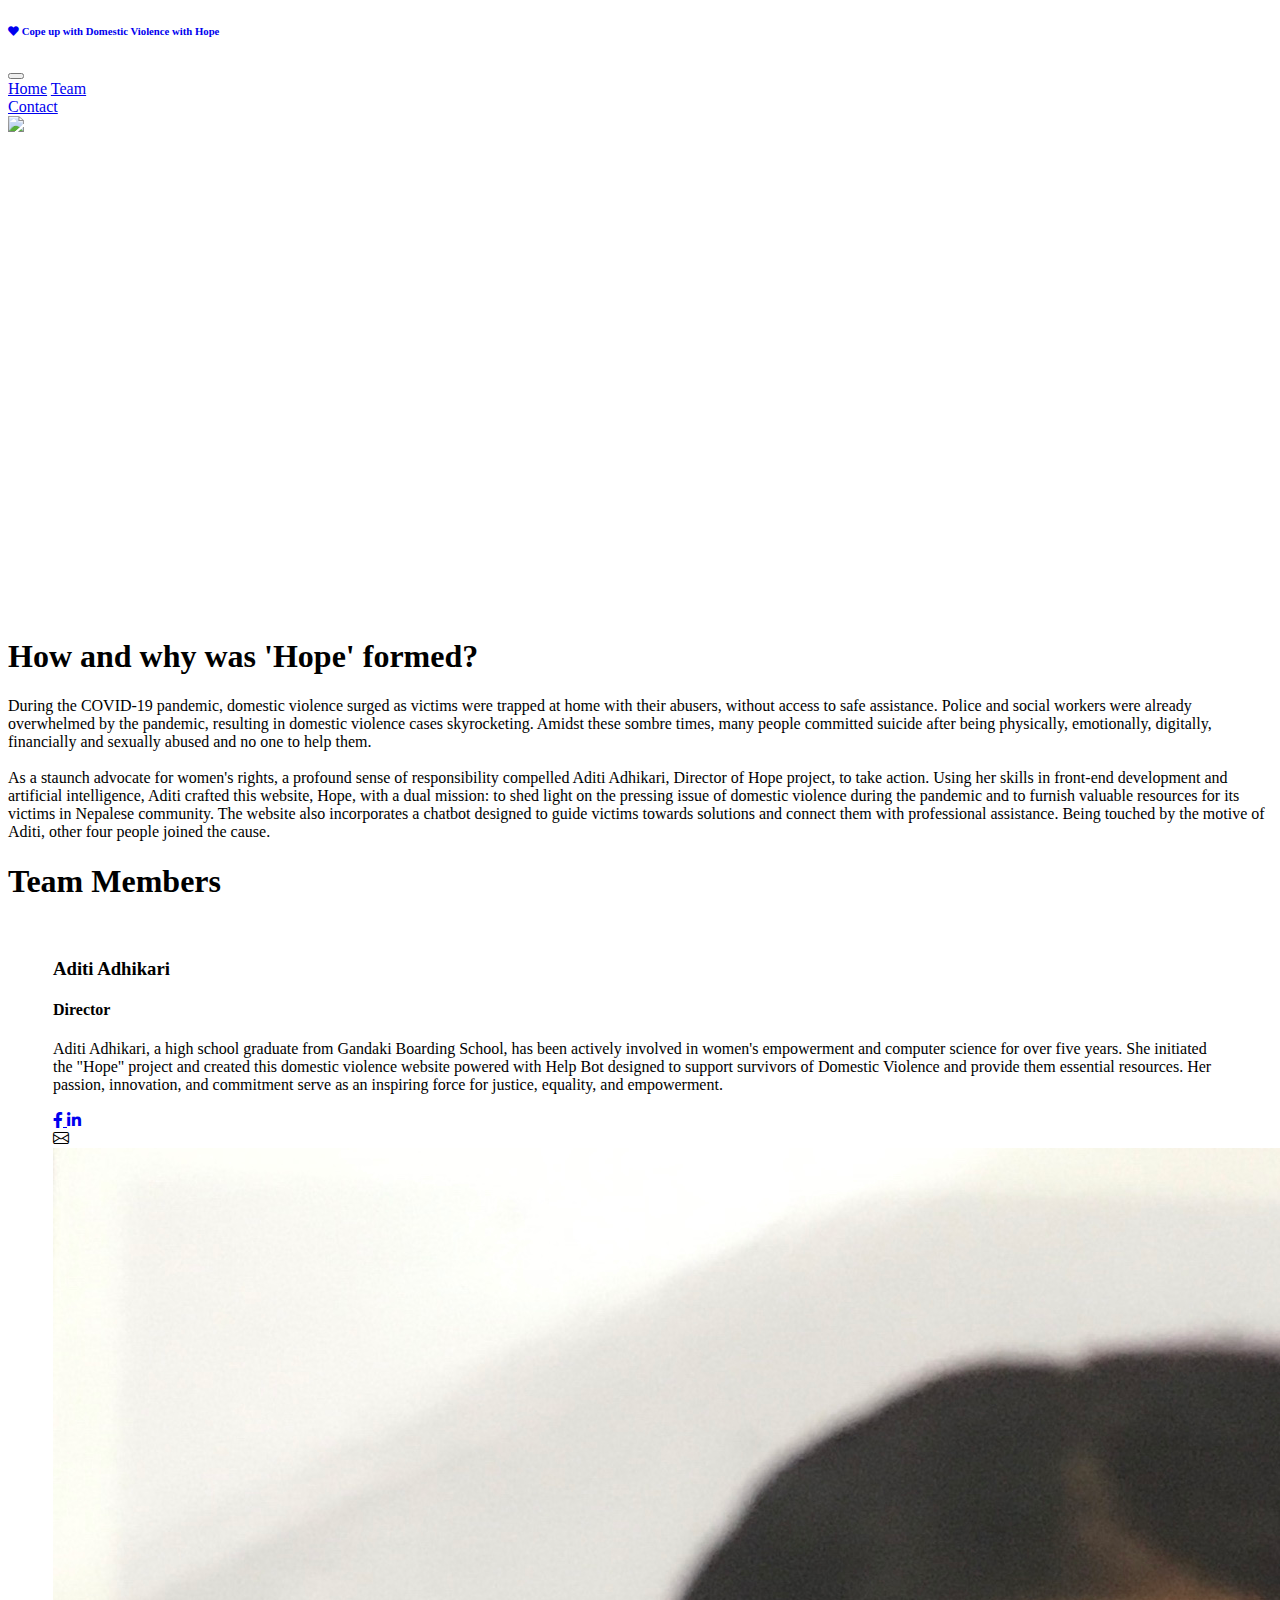
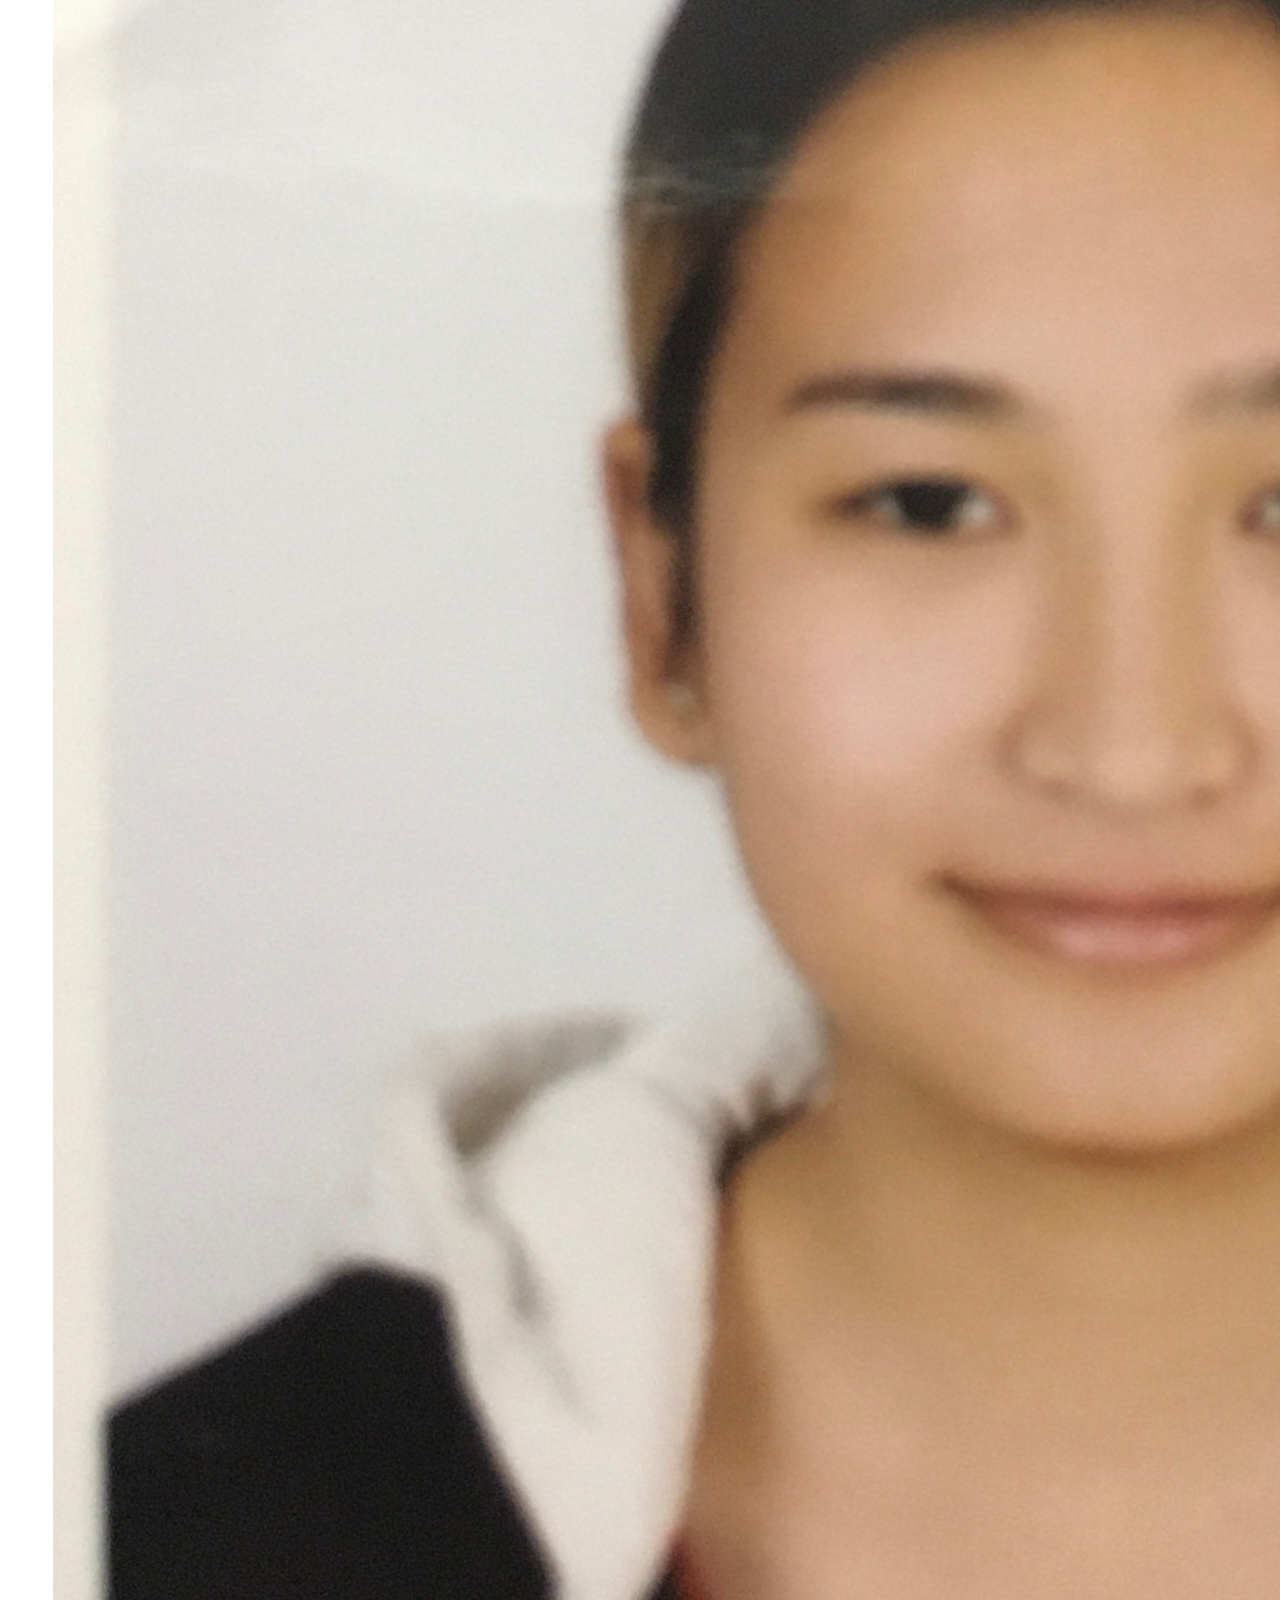
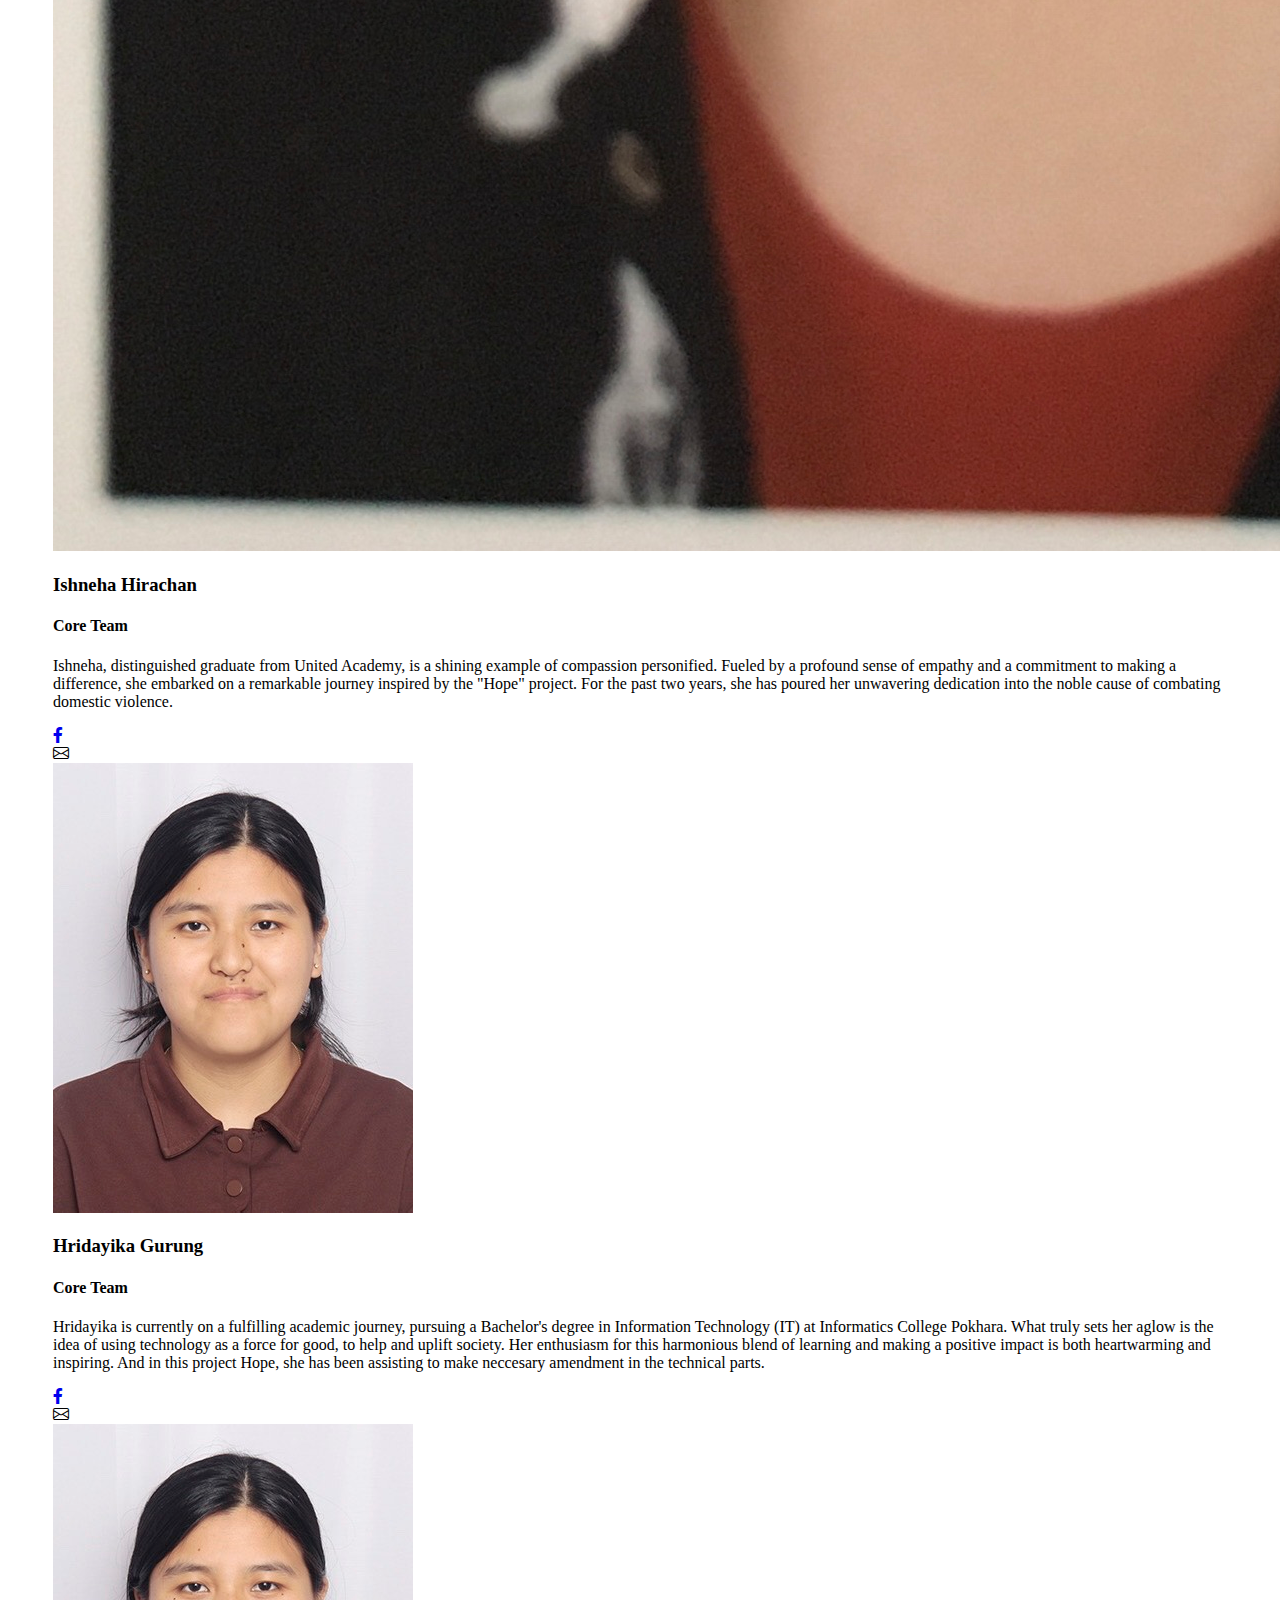
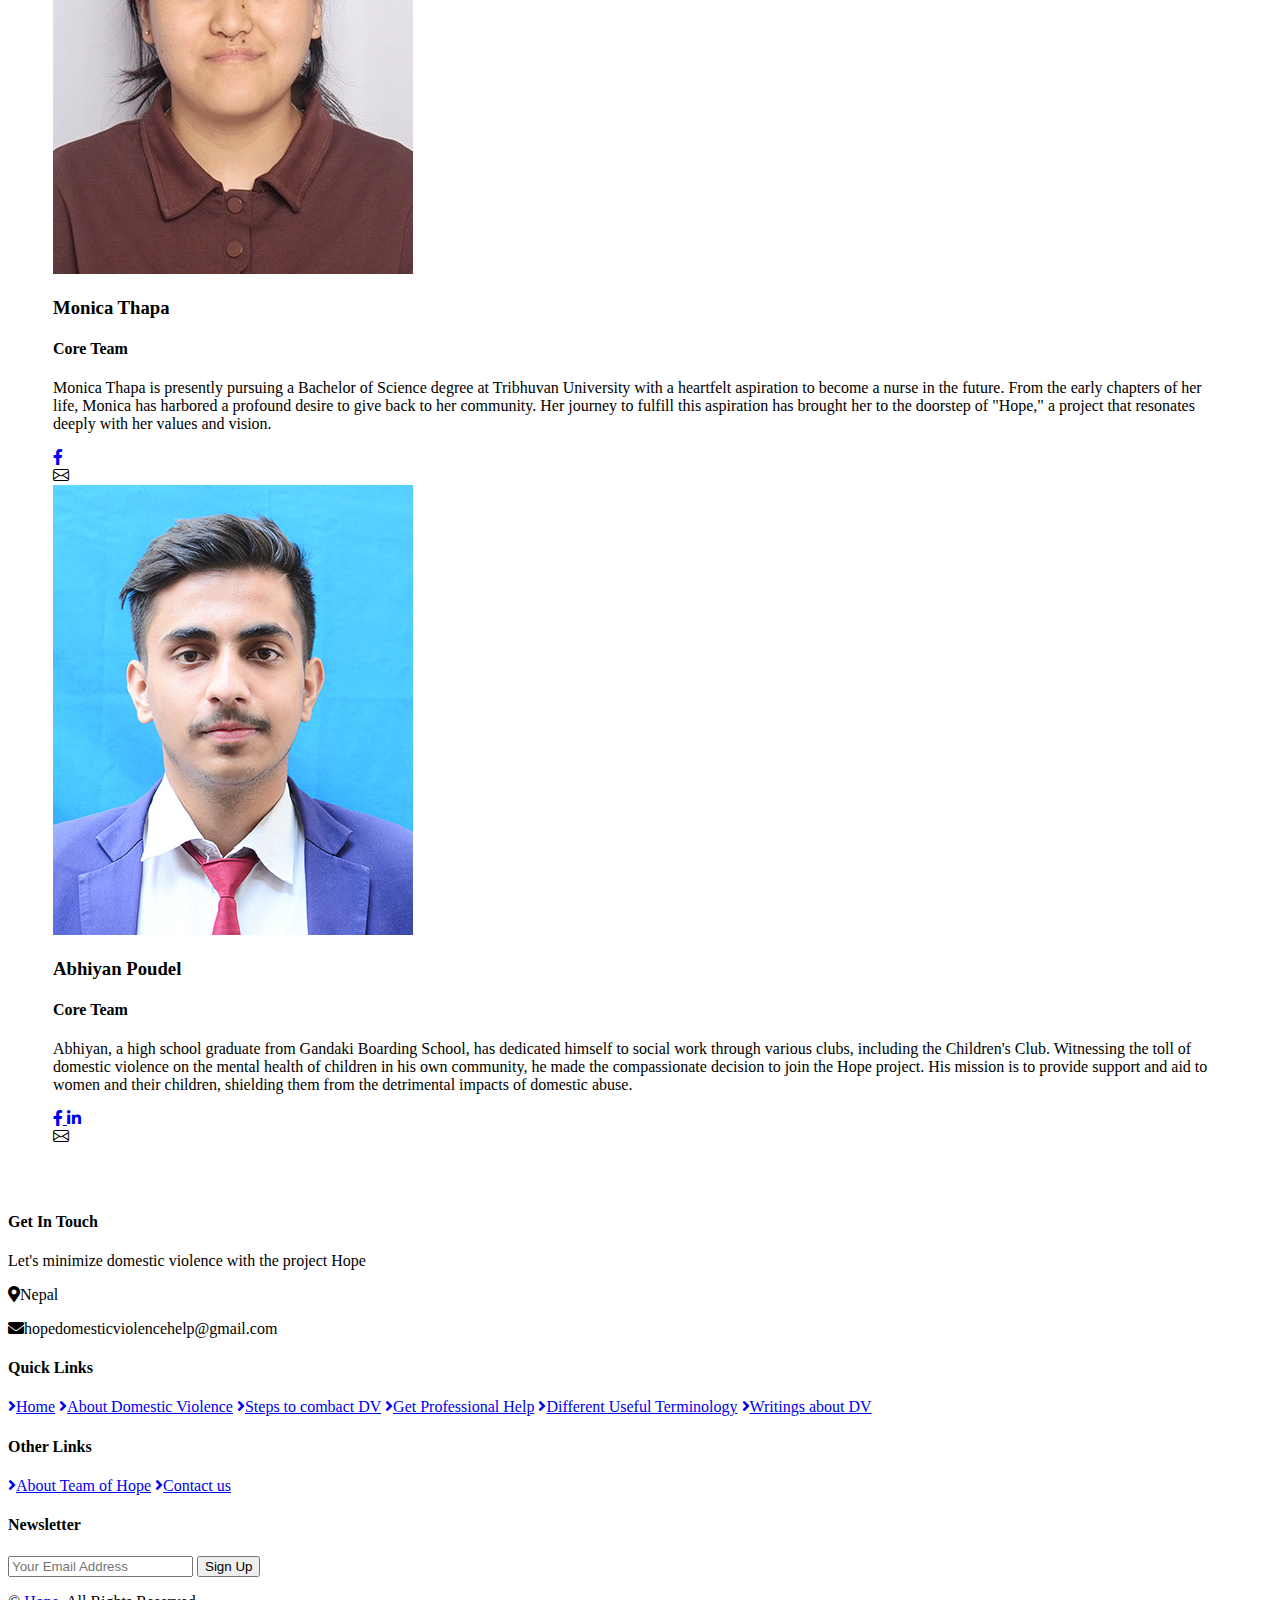
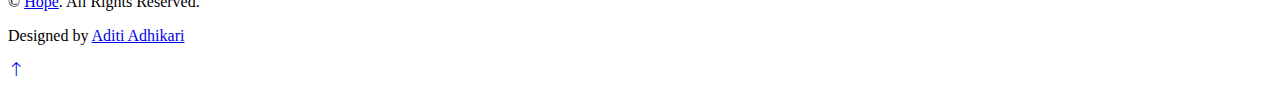
==== commit 5518e398: "email updated" ====
--- a/about.html
+++ b/about.html
@@ -319,7 +319,7 @@
                 <h4 class="d-inline-block text-primary text-uppercase border-bottom border-5 border-secondary mb-4">Get In Touch</h4>
                 <p class="mb-4">Let's minimize domestic violence with the project Hope</p>
                 <p class="mb-2"><i class="fa fa-map-marker-alt text-primary me-3"></i>Nepal</p>
-                <p class="mb-2"><i class="fa fa-envelope text-primary me-3"></i>Hope@gmail.com</p>
+                <p class="mb-2"><i class="fa fa-envelope text-primary me-3"></i>hopedomesticviolencehelp@gmail.com</p>
                 
             </div>
             <div class="col-lg-3 col-md-6">
